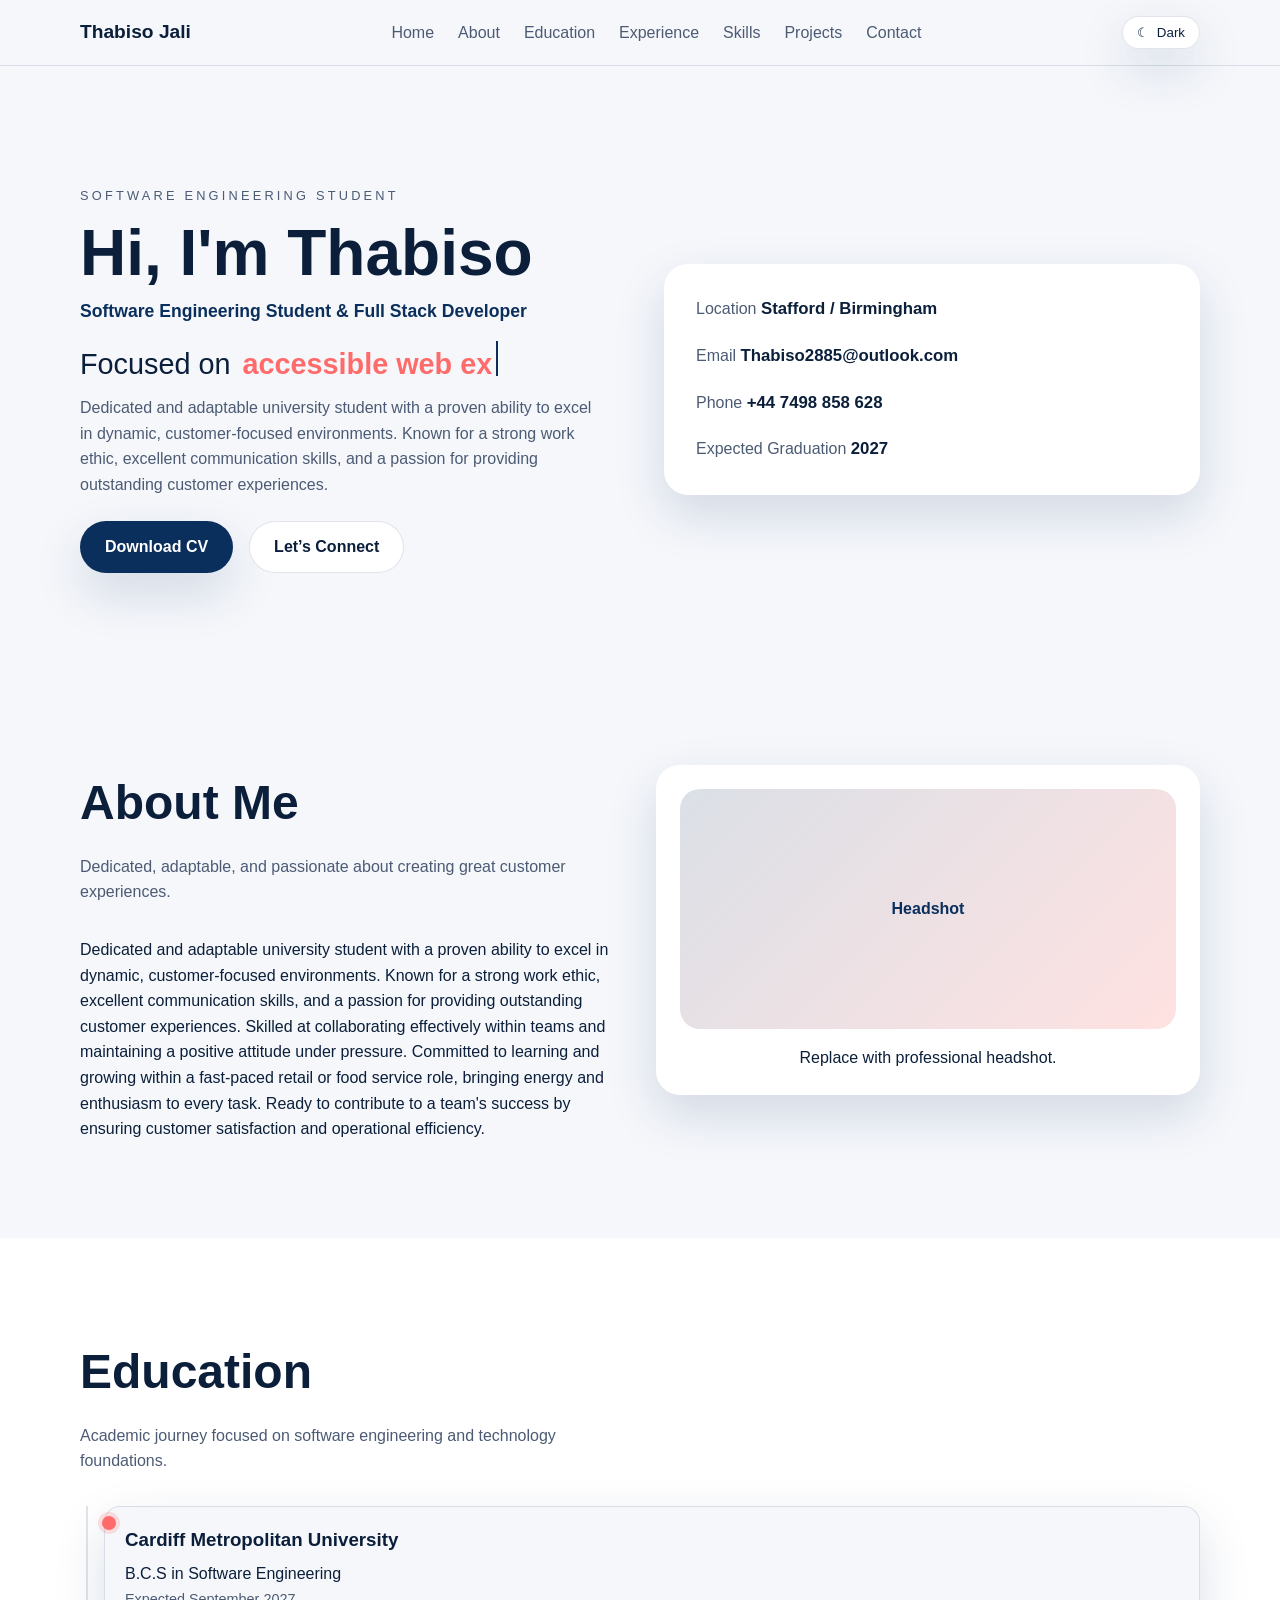
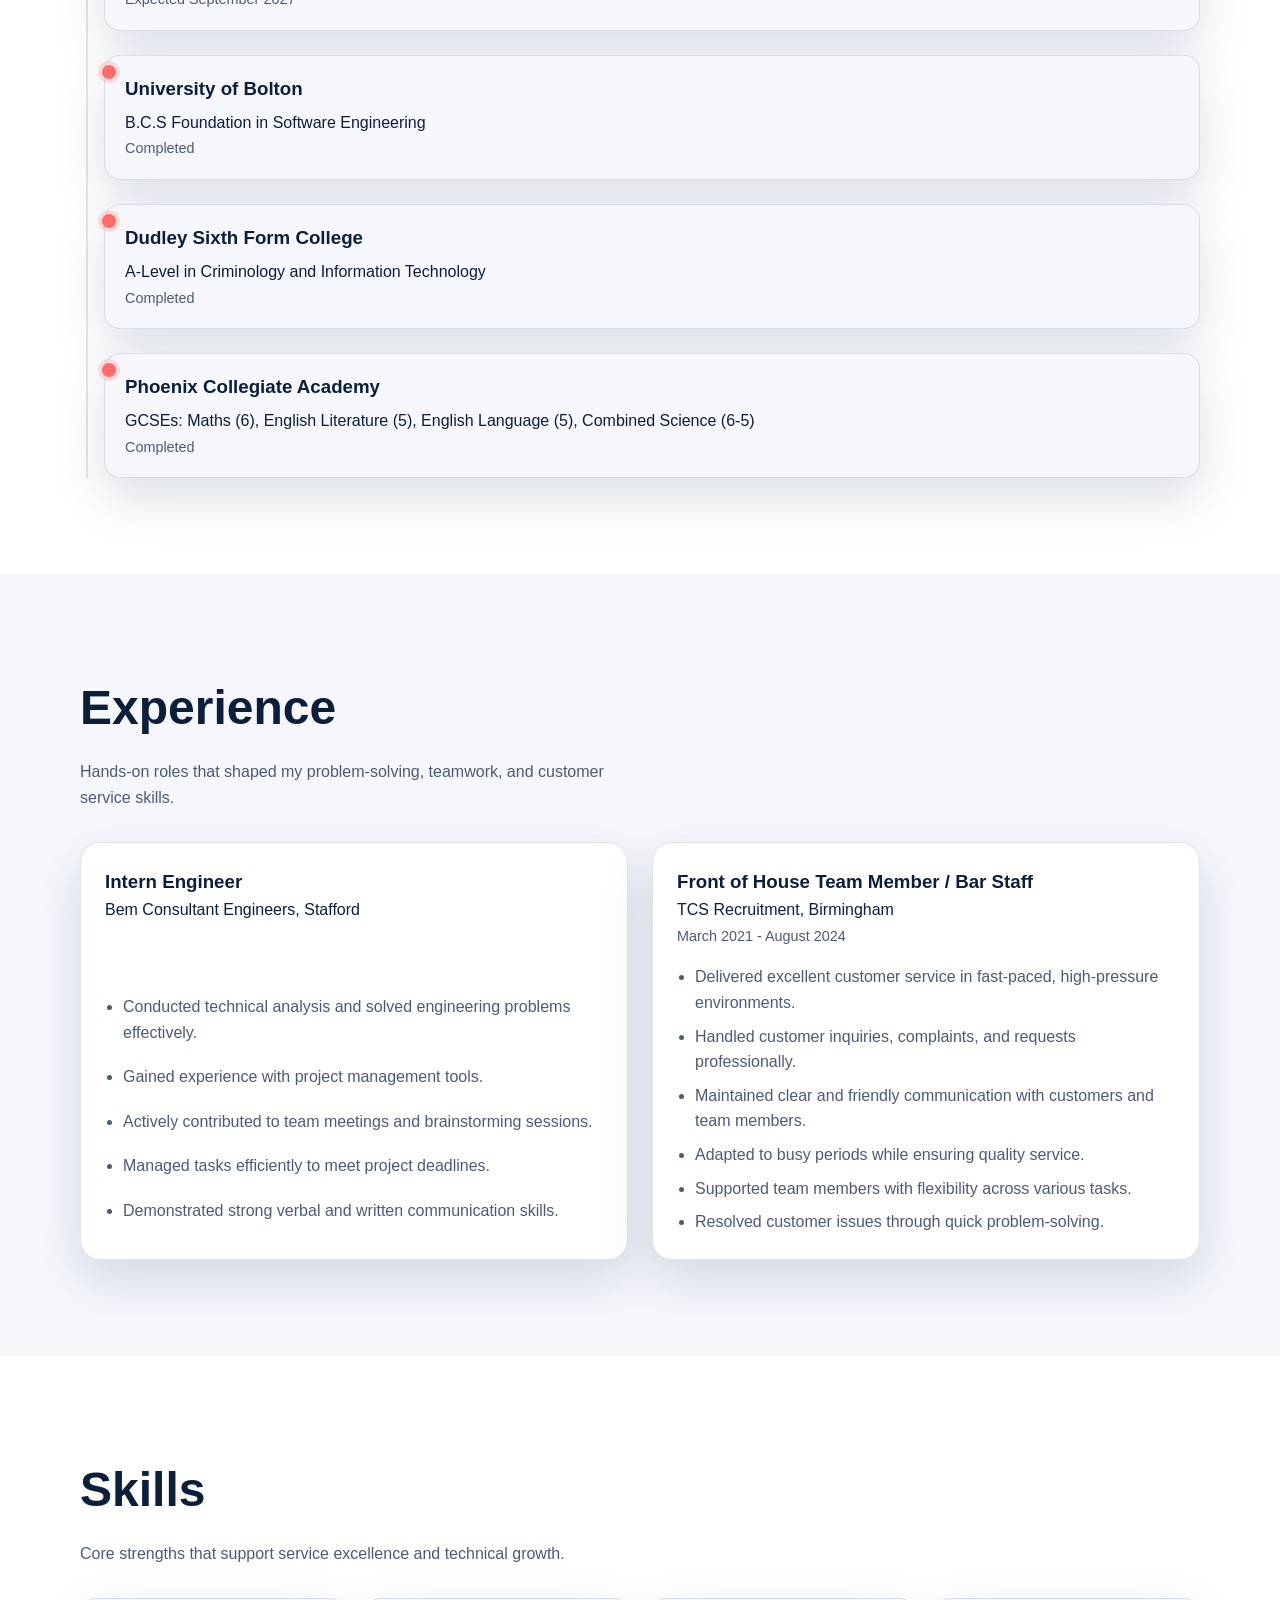
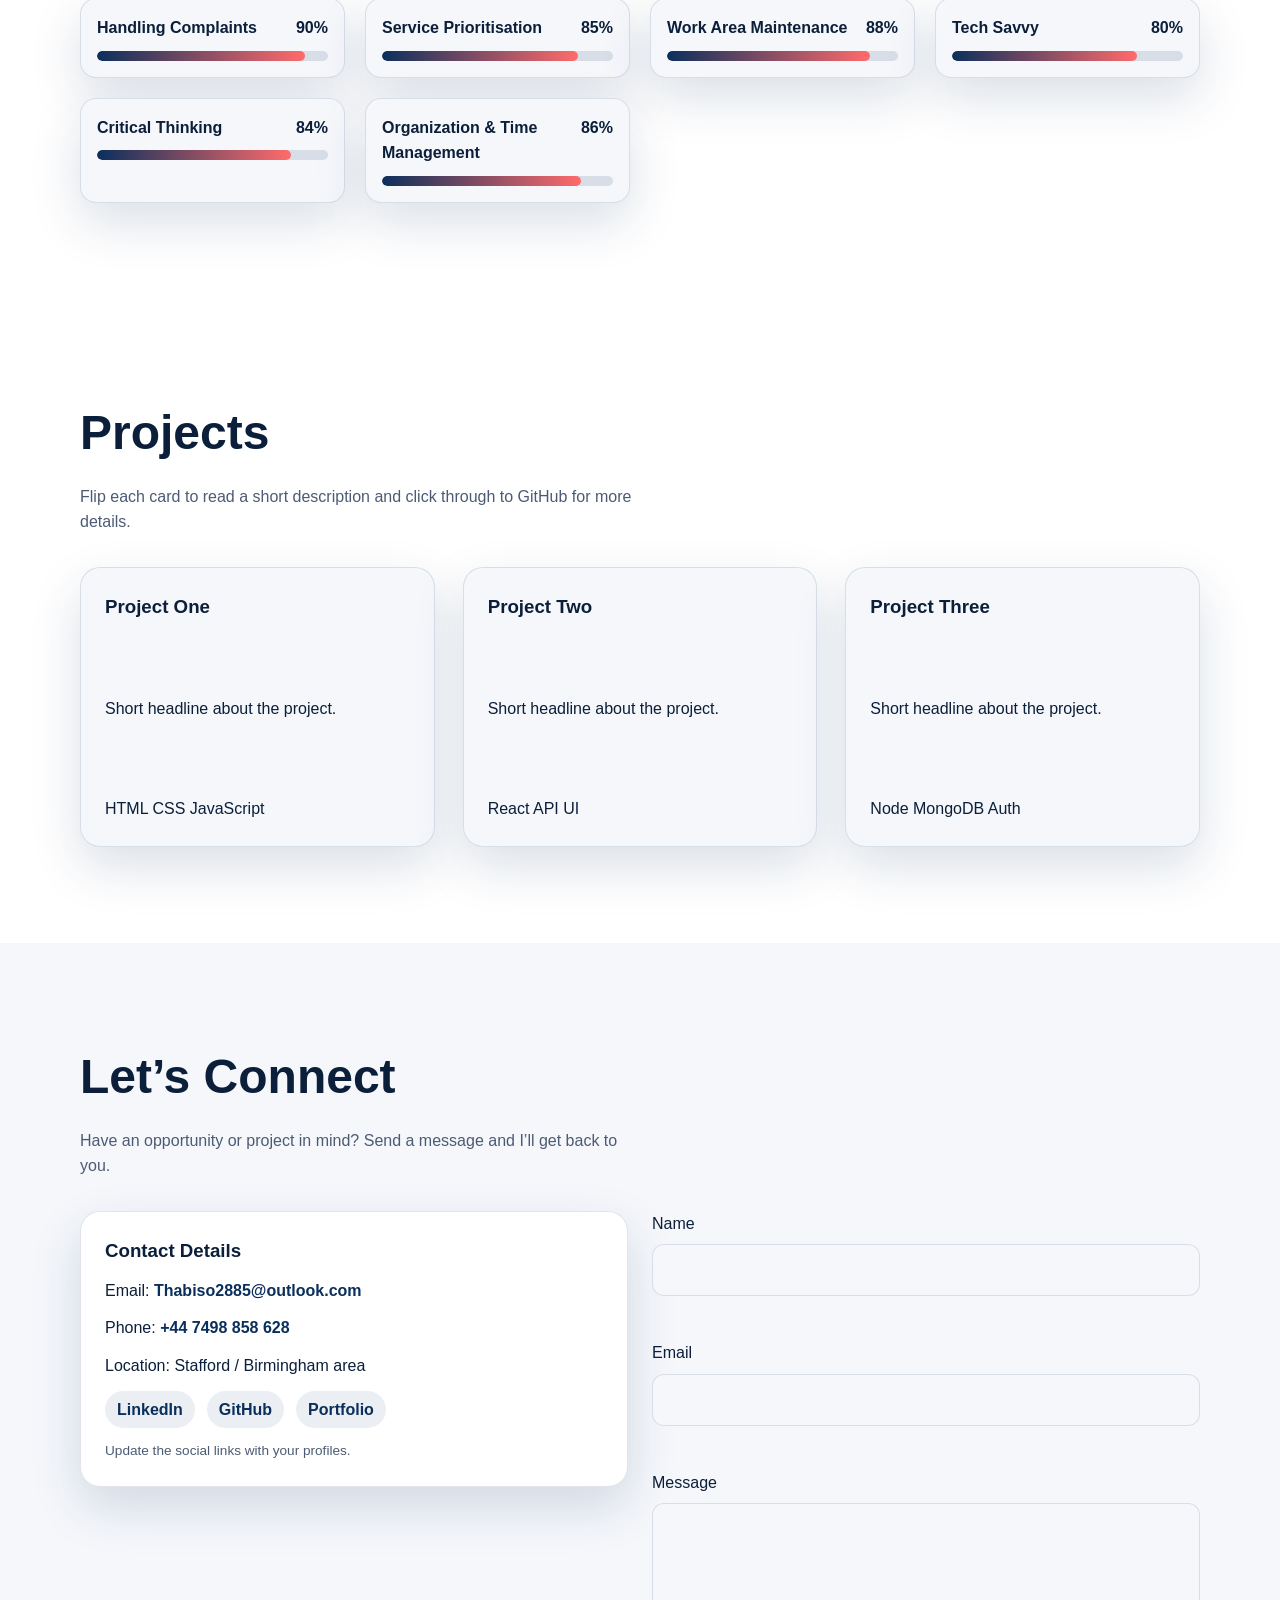
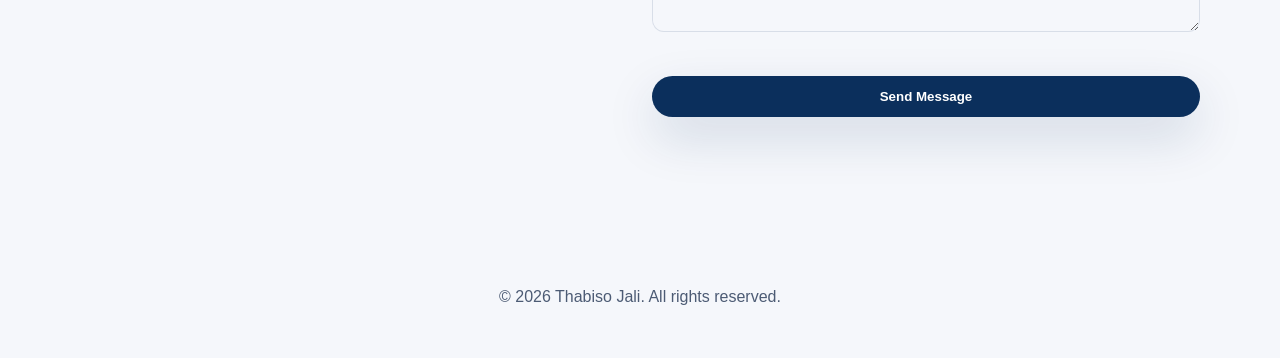
==== index.html @ fcab31f8 "Add files via upload" ====
<!DOCTYPE html>
<html lang="en">
  <head>
    <meta charset="UTF-8" />
    <meta name="viewport" content="width=device-width, initial-scale=1.0" />
    <title>Thabiso Jali | Portfolio</title>
    <link rel="stylesheet" href="styles.css" />
  </head>
  <body>
    <a class="skip-link" href="#main">Skip to content</a>
    <header class="site-header">
      <div class="container nav-wrapper">
        <a class="logo" href="#home">Thabiso Jali</a>
        <nav class="site-nav" aria-label="Primary">
          <button class="menu-toggle" id="menuToggle" aria-expanded="false" aria-controls="navMenu">
            <span class="menu-icon"></span>
            <span class="menu-text">Menu</span>
          </button>
          <ul id="navMenu" class="nav-links">
            <li><a href="#home">Home</a></li>
            <li><a href="#about">About</a></li>
            <li><a href="#education">Education</a></li>
            <li><a href="#experience">Experience</a></li>
            <li><a href="#skills">Skills</a></li>
            <li><a href="#projects">Projects</a></li>
            <li><a href="#contact">Contact</a></li>
          </ul>
        </nav>
        <button id="themeToggle" class="theme-toggle" aria-label="Toggle dark mode">
          <span class="theme-toggle__icon" aria-hidden="true">☾</span>
          <span class="theme-toggle__text">Dark</span>
        </button>
      </div>
    </header>

    <main id="main">
      <section id="home" class="section hero">
        <div class="container hero-content">
          <div>
            <p class="eyebrow">Software Engineering Student</p>
            <h1>
              <span class="name">Hi, I'm Thabiso</span>
            </h1>
            <p class="role">Software Engineering Student &amp; Full Stack Developer</p>
            <p class="animated-text" aria-live="polite">
              <span class="animated-text__prefix">Focused on</span>
              <span class="animated-text__value" id="animatedText">accessible web experiences</span>
            </p>
            <p class="lead">
              Dedicated and adaptable university student with a proven ability to excel in dynamic, customer-focused
              environments. Known for a strong work ethic, excellent communication skills, and a passion for providing
              outstanding customer experiences.
            </p>
            <div class="hero-actions">
              <a class="btn primary" href="Thabiso_Jali_CV.pdf" download>Download CV</a>
              <a class="btn ghost" href="#contact">Let’s Connect</a>
            </div>
          </div>
          <div class="hero-card">
            <div class="stat">
              <span class="stat__label">Location</span>
              <span class="stat__value">Stafford / Birmingham</span>
            </div>
            <div class="stat">
              <span class="stat__label">Email</span>
              <span class="stat__value">Thabiso2885@outlook.com</span>
            </div>
            <div class="stat">
              <span class="stat__label">Phone</span>
              <span class="stat__value">+44 7498 858 628</span>
            </div>
            <div class="stat">
              <span class="stat__label">Expected Graduation</span>
              <span class="stat__value">2027</span>
            </div>
          </div>
        </div>
      </section>

      <section id="about" class="section about">
        <div class="container about-content">
          <div>
            <div class="section-heading">
              <h2>About Me</h2>
              <p>Dedicated, adaptable, and passionate about creating great customer experiences.</p>
            </div>
            <p>
              Dedicated and adaptable university student with a proven ability to excel in dynamic, customer-focused
              environments. Known for a strong work ethic, excellent communication skills, and a passion for providing
              outstanding customer experiences. Skilled at collaborating effectively within teams and maintaining a
              positive attitude under pressure. Committed to learning and growing within a fast-paced retail or food
              service role, bringing energy and enthusiasm to every task. Ready to contribute to a team's success by
              ensuring customer satisfaction and operational efficiency.
            </p>
          </div>
          <figure class="headshot" aria-label="Headshot placeholder">
            <div class="headshot__image">Headshot</div>
            <figcaption>Replace with professional headshot.</figcaption>
          </figure>
        </div>
      </section>

      <section id="education" class="section education">
        <div class="container">
          <div class="section-heading">
            <h2>Education</h2>
            <p>Academic journey focused on software engineering and technology foundations.</p>
          </div>
          <ol class="timeline">
            <li class="timeline-item">
              <div class="timeline-item__content">
                <h3>Cardiff Metropolitan University</h3>
                <p>B.C.S in Software Engineering</p>
                <span>Expected September 2027</span>
              </div>
            </li>
            <li class="timeline-item">
              <div class="timeline-item__content">
                <h3>University of Bolton</h3>
                <p>B.C.S Foundation in Software Engineering</p>
                <span>Completed</span>
              </div>
            </li>
            <li class="timeline-item">
              <div class="timeline-item__content">
                <h3>Dudley Sixth Form College</h3>
                <p>A-Level in Criminology and Information Technology</p>
                <span>Completed</span>
              </div>
            </li>
            <li class="timeline-item">
              <div class="timeline-item__content">
                <h3>Phoenix Collegiate Academy</h3>
                <p>GCSEs: Maths (6), English Literature (5), English Language (5), Combined Science (6-5)</p>
                <span>Completed</span>
              </div>
            </li>
          </ol>
        </div>
      </section>

      <section id="experience" class="section experience">
        <div class="container">
          <div class="section-heading">
            <h2>Experience</h2>
            <p>Hands-on roles that shaped my problem-solving, teamwork, and customer service skills.</p>
          </div>
          <div class="experience-grid">
            <article class="experience-card">
              <header>
                <h3>Intern Engineer</h3>
                <p>Bem Consultant Engineers, Stafford</p>
                <span></span>
              </header>
              <ul>
                <li>Conducted technical analysis and solved engineering problems effectively.</li>
                <li>Gained experience with project management tools.</li>
                <li>Actively contributed to team meetings and brainstorming sessions.</li>
                <li>Managed tasks efficiently to meet project deadlines.</li>
                <li>Demonstrated strong verbal and written communication skills.</li>
              </ul>
            </article>
            <article class="experience-card">
              <header>
                <h3>Front of House Team Member / Bar Staff</h3>
                <p>TCS Recruitment, Birmingham</p>
                <span>March 2021 - August 2024</span>
              </header>
              <ul>
                <li>Delivered excellent customer service in fast-paced, high-pressure environments.</li>
                <li>Handled customer inquiries, complaints, and requests professionally.</li>
                <li>Maintained clear and friendly communication with customers and team members.</li>
                <li>Adapted to busy periods while ensuring quality service.</li>
                <li>Supported team members with flexibility across various tasks.</li>
                <li>Resolved customer issues through quick problem-solving.</li>
              </ul>
            </article>
          </div>
        </div>
      </section>

      <section id="skills" class="section skills-section">
        <div class="container">
          <div class="section-heading">
            <h2>Skills</h2>
            <p>Core strengths that support service excellence and technical growth.</p>
          </div>
          <div class="skills-grid">
            <div class="skill-bar" style="--level: 90%">
              <div class="skill-bar__header">
                <span>Handling Complaints</span>
                <span>90%</span>
              </div>
              <div class="skill-bar__track"><span class="skill-bar__fill"></span></div>
            </div>
            <div class="skill-bar" style="--level: 85%">
              <div class="skill-bar__header">
                <span>Service Prioritisation</span>
                <span>85%</span>
              </div>
              <div class="skill-bar__track"><span class="skill-bar__fill"></span></div>
            </div>
            <div class="skill-bar" style="--level: 88%">
              <div class="skill-bar__header">
                <span>Work Area Maintenance</span>
                <span>88%</span>
              </div>
              <div class="skill-bar__track"><span class="skill-bar__fill"></span></div>
            </div>
            <div class="skill-bar" style="--level: 80%">
              <div class="skill-bar__header">
                <span>Tech Savvy</span>
                <span>80%</span>
              </div>
              <div class="skill-bar__track"><span class="skill-bar__fill"></span></div>
            </div>
            <div class="skill-bar" style="--level: 84%">
              <div class="skill-bar__header">
                <span>Critical Thinking</span>
                <span>84%</span>
              </div>
              <div class="skill-bar__track"><span class="skill-bar__fill"></span></div>
            </div>
            <div class="skill-bar" style="--level: 86%">
              <div class="skill-bar__header">
                <span>Organization &amp; Time Management</span>
                <span>86%</span>
              </div>
              <div class="skill-bar__track"><span class="skill-bar__fill"></span></div>
            </div>
          </div>
        </div>
      </section>

      <section id="projects" class="section projects-page">
        <div class="container">
          <div class="section-heading">
            <h2>Projects</h2>
            <p>Flip each card to read a short description and click through to GitHub for more details.</p>
          </div>
          <div class="projects-grid flip-grid">
            <article class="flip-card" tabindex="0">
              <div class="flip-card__inner">
                <div class="flip-card__face flip-card__front">
                  <h3>Project One</h3>
                  <p>Short headline about the project.</p>
                  <div class="project-tags">
                    <span>HTML</span>
                    <span>CSS</span>
                    <span>JavaScript</span>
                  </div>
                </div>
                <div class="flip-card__face flip-card__back">
                  <h3>Project One</h3>
                  <p>Description: Briefly explain what the project does, the problem it solves, and your role.</p>
                  <a class="project-link" href="https://github.com/your-username" target="_blank" rel="noreferrer">
                    Click to see more
                  </a>
                </div>
              </div>
            </article>

            <article class="flip-card" tabindex="0">
              <div class="flip-card__inner">
                <div class="flip-card__face flip-card__front">
                  <h3>Project Two</h3>
                  <p>Short headline about the project.</p>
                  <div class="project-tags">
                    <span>React</span>
                    <span>API</span>
                    <span>UI</span>
                  </div>
                </div>
                <div class="flip-card__face flip-card__back">
                  <h3>Project Two</h3>
                  <p>Description: Highlight key features, technologies used, and the impact of the project.</p>
                  <a class="project-link" href="https://github.com/your-username" target="_blank" rel="noreferrer">
                    Click to see more
                  </a>
                </div>
              </div>
            </article>

            <article class="flip-card" tabindex="0">
              <div class="flip-card__inner">
                <div class="flip-card__face flip-card__front">
                  <h3>Project Three</h3>
                  <p>Short headline about the project.</p>
                  <div class="project-tags">
                    <span>Node</span>
                    <span>MongoDB</span>
                    <span>Auth</span>
                  </div>
                </div>
                <div class="flip-card__face flip-card__back">
                  <h3>Project Three</h3>
                  <p>Description: Explain the technical challenge, solution, and outcome in a couple of lines.</p>
                  <a class="project-link" href="https://github.com/your-username" target="_blank" rel="noreferrer">
                    Click to see more
                  </a>
                </div>
              </div>
            </article>
          </div>
        </div>
      </section>

      <section id="contact" class="section contact">
        <div class="container">
          <div class="section-heading">
            <h2>Let’s Connect</h2>
            <p>Have an opportunity or project in mind? Send a message and I’ll get back to you.</p>
          </div>
          <div class="contact-grid">
            <div class="contact-card">
              <h3>Contact Details</h3>
              <p>Email: <a href="mailto:Thabiso2885@outlook.com">Thabiso2885@outlook.com</a></p>
              <p>Phone: <a href="tel:+447498858628">+44 7498 858 628</a></p>
              <p>Location: Stafford / Birmingham area</p>
              <div class="social-links">
                <a href="https://www.linkedin.com/in/thabiso-jali-55ab413ab" aria-label="LinkedIn" target="_blank" rel="noreferrer">LinkedIn</a>
                <a href="#" aria-label="GitHub">GitHub</a>
                <a href="#" aria-label="Portfolio">Portfolio</a>
              </div>
              <p class="note">Update the social links with your profiles.</p>
            </div>
            <form id="contactForm" class="contact-form" novalidate>
              <div class="form-row">
                <label for="name">Name</label>
                <input id="name" name="name" type="text" required />
                <span class="error" data-error-for="name"></span>
              </div>
              <div class="form-row">
                <label for="email">Email</label>
                <input id="email" name="email" type="email" required />
                <span class="error" data-error-for="email"></span>
              </div>
              <div class="form-row">
                <label for="message">Message</label>
                <textarea id="message" name="message" rows="4" required></textarea>
                <span class="error" data-error-for="message"></span>
              </div>
              <button class="btn primary" type="submit">Send Message</button>
              <p class="form-status" id="formStatus" role="status"></p>
            </form>
          </div>
        </div>
      </section>
    </main>

    <footer class="site-footer">
      <div class="container">
        <p>© 2026 Thabiso Jali. All rights reserved.</p>
      </div>
    </footer>

    <script src="script.js"></script>
  </body>
</html>
---- styles.css ----
:root {
  color-scheme: light;
  --bg: #f5f7fb;
  --surface: #ffffff;
  --text: #0b1f3a;
  --muted: #4c5b74;
  --primary: #0b2f5c;
  --primary-dark: #082446;
  --accent: #ff6b6b;
  --accent-alt: #2a9d8f;
  --border: rgba(11, 47, 92, 0.12);
  --shadow: 0 20px 50px rgba(11, 47, 92, 0.15);
}

[data-theme="dark"] {
  color-scheme: dark;
  --bg: #071222;
  --surface: #0f1f36;
  --text: #f0f4ff;
  --muted: #b6c2d6;
  --primary: #7aa6ff;
  --primary-dark: #5d86d8;
  --accent: #ff8787;
  --accent-alt: #4fd1c5;
  --border: rgba(255, 255, 255, 0.1);
  --shadow: 0 26px 70px rgba(0, 0, 0, 0.45);
}

* {
  box-sizing: border-box;
  margin: 0;
  padding: 0;
}

body {
  font-family: "Inter", "Segoe UI", sans-serif;
  background: var(--bg);
  color: var(--text);
  line-height: 1.6;
  scroll-behavior: smooth;
}

a {
  color: inherit;
  text-decoration: none;
}

img {
  max-width: 100%;
  display: block;
}

ul {
  list-style: none;
}

.container {
  width: min(1120px, 90vw);
  margin: 0 auto;
}

.section {
  padding: 96px 0;
}

.section-heading {
  margin-bottom: 32px;
}

.section-heading h2 {
  font-size: clamp(2rem, 2vw + 1.5rem, 3rem);
  margin-bottom: 12px;
}

.section-heading p {
  color: var(--muted);
  max-width: 560px;
}

.page-hero {
  padding-top: 120px;
}

.page-title {
  font-size: clamp(2.6rem, 3vw + 1.6rem, 3.8rem);
  margin-bottom: 12px;
}

.skip-link {
  position: absolute;
  left: -999px;
  top: 16px;
  background: var(--primary);
  color: white;
  padding: 8px 16px;
  border-radius: 999px;
  z-index: 1000;
}

.skip-link:focus {
  left: 16px;
}

.site-header {
  position: sticky;
  top: 0;
  z-index: 999;
  backdrop-filter: blur(16px);
  background: color-mix(in srgb, var(--bg) 80%, transparent);
  border-bottom: 1px solid var(--border);
}

.nav-wrapper {
  display: flex;
  align-items: center;
  justify-content: space-between;
  padding: 16px 0;
  gap: 24px;
}

.logo {
  font-weight: 700;
  font-size: 1.2rem;
}

.site-nav {
  display: flex;
  align-items: center;
}

.nav-links {
  display: flex;
  gap: 24px;
  align-items: center;
}

.nav-links a {
  color: var(--muted);
  font-weight: 500;
  transition: color 0.2s ease;
}

.nav-links a:hover,
.nav-links a:focus {
  color: var(--text);
}

.menu-toggle {
  display: none;
  background: none;
  border: 1px solid var(--border);
  border-radius: 999px;
  padding: 8px 14px;
  color: var(--text);
  gap: 8px;
  align-items: center;
}

.menu-icon {
  width: 16px;
  height: 2px;
  background: currentColor;
  display: inline-block;
  position: relative;
}

.menu-icon::before,
.menu-icon::after {
  content: "";
  position: absolute;
  width: 16px;
  height: 2px;
  background: currentColor;
  left: 0;
}

.menu-icon::before {
  top: -5px;
}

.menu-icon::after {
  top: 5px;
}

.theme-toggle {
  border: 1px solid var(--border);
  background: var(--surface);
  color: var(--text);
  border-radius: 999px;
  padding: 8px 14px;
  display: inline-flex;
  align-items: center;
  gap: 8px;
  cursor: pointer;
  box-shadow: var(--shadow);
}

.hero {
  padding-top: 120px;
}

.hero-content {
  display: grid;
  grid-template-columns: repeat(auto-fit, minmax(280px, 1fr));
  gap: 48px;
  align-items: center;
}

.eyebrow {
  text-transform: uppercase;
  letter-spacing: 0.2rem;
  font-size: 0.8rem;
  color: var(--muted);
  margin-bottom: 12px;
}

h1 {
  font-size: clamp(2.8rem, 4vw + 1.5rem, 4rem);
  line-height: 1.1;
}

.name {
  display: block;
}

.animated-text {
  margin: 16px 0 8px;
  font-size: clamp(1.2rem, 1.5vw + 1rem, 1.8rem);
  display: flex;
  gap: 12px;
  flex-wrap: wrap;
}

.animated-text__value {
  color: var(--accent);
  font-weight: 600;
  min-height: 1.4em;
  position: relative;
}

.animated-text__value::after {
  content: "";
  position: absolute;
  right: -6px;
  width: 2px;
  height: 1.2em;
  background: var(--primary);
  animation: blink 0.8s steps(2, start) infinite;
}

@keyframes blink {
  0%,
  100% {
    opacity: 0;
  }
  50% {
    opacity: 1;
  }
}

.lead {
  color: var(--muted);
  max-width: 520px;
  margin-bottom: 24px;
}

.role {
  font-size: 1.1rem;
  color: var(--primary);
  font-weight: 600;
  margin-top: 8px;
}

.projects-page {
  background: var(--surface);
}

.projects-grid {
  display: grid;
  grid-template-columns: repeat(auto-fit, minmax(260px, 1fr));
  gap: 24px;
}

.flip-grid {
  gap: 28px;
}

.flip-card {
  perspective: 1200px;
  min-height: 280px;
}

.flip-card__inner {
  position: relative;
  width: 100%;
  height: 100%;
  min-height: 280px;
  transition: transform 0.6s ease;
  transform-style: preserve-3d;
}

.flip-card:hover .flip-card__inner,
.flip-card:focus-within .flip-card__inner,
.flip-card:focus .flip-card__inner {
  transform: rotateY(180deg);
}

.flip-card__face {
  position: absolute;
  inset: 0;
  backface-visibility: hidden;
  border-radius: 20px;
  padding: 24px;
  border: 1px solid var(--border);
  box-shadow: var(--shadow);
  display: flex;
  flex-direction: column;
  justify-content: space-between;
  background: var(--bg);
}

.flip-card__front {
  gap: 16px;
}

.flip-card__back {
  transform: rotateY(180deg);
  background: linear-gradient(135deg, rgba(11, 47, 92, 0.08), rgba(255, 107, 107, 0.12));
  gap: 16px;
}

.project-link {
  display: inline-flex;
  align-items: center;
  gap: 6px;
  color: var(--primary);
  font-weight: 600;
}

.project-link::after {
  content: "→";
}

@media (prefers-reduced-motion: reduce) {
  .flip-card__inner {
    transition: none;
  }

  .flip-card:hover .flip-card__inner,
  .flip-card:focus-within .flip-card__inner,
  .flip-card:focus .flip-card__inner {
    transform: none;
  }
}

.hero-actions {
  display: flex;
  gap: 16px;
  flex-wrap: wrap;
}

.btn {
  border-radius: 999px;
  padding: 12px 24px;
  font-weight: 600;
  border: 1px solid transparent;
  transition: transform 0.2s ease, box-shadow 0.2s ease;
}

.btn.primary {
  background: var(--primary);
  color: white;
  box-shadow: var(--shadow);
}

.btn.primary:hover {
  background: var(--primary-dark);
  transform: translateY(-2px);
}

.btn.ghost {
  border-color: var(--border);
  color: var(--text);
  background: var(--surface);
}

.btn.ghost:hover {
  transform: translateY(-2px);
  box-shadow: var(--shadow);
}

.hero-card {
  background: var(--surface);
  border-radius: 24px;
  padding: 32px;
  box-shadow: var(--shadow);
  display: grid;
  gap: 20px;
}

.stat__value {
  font-size: 1.05rem;
  font-weight: 600;
}

.stat__label {
  color: var(--muted);
}

.about-content {
  display: grid;
  grid-template-columns: repeat(auto-fit, minmax(280px, 1fr));
  gap: 32px;
  align-items: start;
}

.headshot {
  background: var(--surface);
  padding: 24px;
  border-radius: 24px;
  box-shadow: var(--shadow);
  text-align: center;
  display: grid;
  gap: 16px;
}

.headshot__image {
  height: 240px;
  border-radius: 20px;
  background: linear-gradient(135deg, rgba(11, 47, 92, 0.15), rgba(255, 107, 107, 0.2));
  display: grid;
  place-items: center;
  font-weight: 600;
  color: var(--primary);
}

.education {
  background: var(--surface);
}

.timeline {
  display: grid;
  gap: 24px;
  position: relative;
  padding-left: 24px;
  list-style: none;
}

.timeline::before {
  content: "";
  position: absolute;
  left: 6px;
  top: 0;
  bottom: 0;
  width: 2px;
  background: var(--border);
}

.timeline-item {
  position: relative;
}

.timeline-item::before {
  content: "";
  position: absolute;
  left: -2px;
  top: 10px;
  width: 14px;
  height: 14px;
  border-radius: 50%;
  background: var(--accent);
  box-shadow: 0 0 0 4px rgba(255, 107, 107, 0.2);
}

.timeline-item__content {
  background: var(--bg);
  padding: 18px 20px;
  border-radius: 16px;
  border: 1px solid var(--border);
  box-shadow: var(--shadow);
}

.timeline-item__content h3 {
  margin-bottom: 6px;
}

.timeline-item__content span {
  color: var(--muted);
  font-size: 0.9rem;
}

.experience {
  background: var(--bg);
}

.experience-grid {
  display: grid;
  grid-template-columns: repeat(auto-fit, minmax(280px, 1fr));
  gap: 24px;
}

.experience-card {
  background: var(--surface);
  border-radius: 20px;
  padding: 24px;
  box-shadow: var(--shadow);
  border: 1px solid var(--border);
  display: grid;
  gap: 16px;
}

.experience-card header span {
  color: var(--muted);
  font-size: 0.9rem;
}

.experience-card ul {
  display: grid;
  gap: 8px;
  padding-left: 18px;
  list-style: disc;
  color: var(--muted);
}

.skills-section {
  background: var(--surface);
}

.skills-grid {
  display: grid;
  grid-template-columns: repeat(auto-fit, minmax(240px, 1fr));
  gap: 20px;
}

.skill-bar {
  background: var(--bg);
  padding: 16px;
  border-radius: 16px;
  border: 1px solid var(--border);
  box-shadow: var(--shadow);
}

.skill-bar__header {
  display: flex;
  justify-content: space-between;
  font-weight: 600;
  margin-bottom: 10px;
}

.skill-bar__track {
  height: 10px;
  background: rgba(11, 47, 92, 0.12);
  border-radius: 999px;
  overflow: hidden;
}

.skill-bar__fill {
  display: block;
  height: 100%;
  width: var(--level);
  background: linear-gradient(90deg, var(--primary), var(--accent));
  border-radius: 999px;
}

.contact {
  background: var(--bg);
}

.contact-grid {
  display: grid;
  grid-template-columns: repeat(auto-fit, minmax(260px, 1fr));
  gap: 24px;
  align-items: start;
}

.contact-card {
  background: var(--surface);
  padding: 24px;
  border-radius: 20px;
  box-shadow: var(--shadow);
  border: 1px solid var(--border);
  display: grid;
  gap: 12px;
}

.contact-card a {
  color: var(--primary);
  font-weight: 600;
}

.social-links {
  display: flex;
  gap: 12px;
  flex-wrap: wrap;
}

.social-links a {
  padding: 6px 12px;
  border-radius: 999px;
  background: rgba(11, 47, 92, 0.08);
  color: var(--primary);
  font-weight: 600;
}

.note {
  font-size: 0.85rem;
  color: var(--muted);
}

.contact-form {
  display: grid;
  gap: 20px;
  max-width: 640px;
}

.form-row {
  display: grid;
  gap: 8px;
}

input,
textarea {
  width: 100%;
  border-radius: 12px;
  border: 1px solid var(--border);
  padding: 12px 14px;
  background: var(--bg);
  color: var(--text);
  font: inherit;
}

input:focus,
textarea:focus {
  outline: 2px solid color-mix(in srgb, var(--primary) 70%, transparent);
  border-color: transparent;
}

.error {
  color: #d64550;
  font-size: 0.85rem;
  min-height: 1.2em;
}

.form-status {
  min-height: 1.2em;
  color: var(--accent-alt);
  font-weight: 600;
}

.site-footer {
  padding: 32px 0 48px;
  text-align: center;
  color: var(--muted);
}

.sr-only {
  position: absolute;
  width: 1px;
  height: 1px;
  padding: 0;
  margin: -1px;
  overflow: hidden;
  clip: rect(0, 0, 0, 0);
  border: 0;
}

@media (max-width: 900px) {
  .site-header {
    position: sticky;
  }

  .menu-toggle {
    display: inline-flex;
  }

  .nav-links {
    position: absolute;
    top: 72px;
    right: 5vw;
    background: var(--surface);
    padding: 16px;
    border-radius: 16px;
    box-shadow: var(--shadow);
    flex-direction: column;
    align-items: flex-start;
    gap: 16px;
    opacity: 0;
    pointer-events: none;
    transform: translateY(-10px);
    transition: opacity 0.2s ease, transform 0.2s ease;
  }

  .nav-links.active {
    opacity: 1;
    pointer-events: auto;
    transform: translateY(0);
  }
}

@media (max-width: 600px) {
  .hero {
    padding-top: 96px;
  }

  .hero-card {
    padding: 24px;
  }

  .hero-actions {
    flex-direction: column;
    align-items: stretch;
  }
}
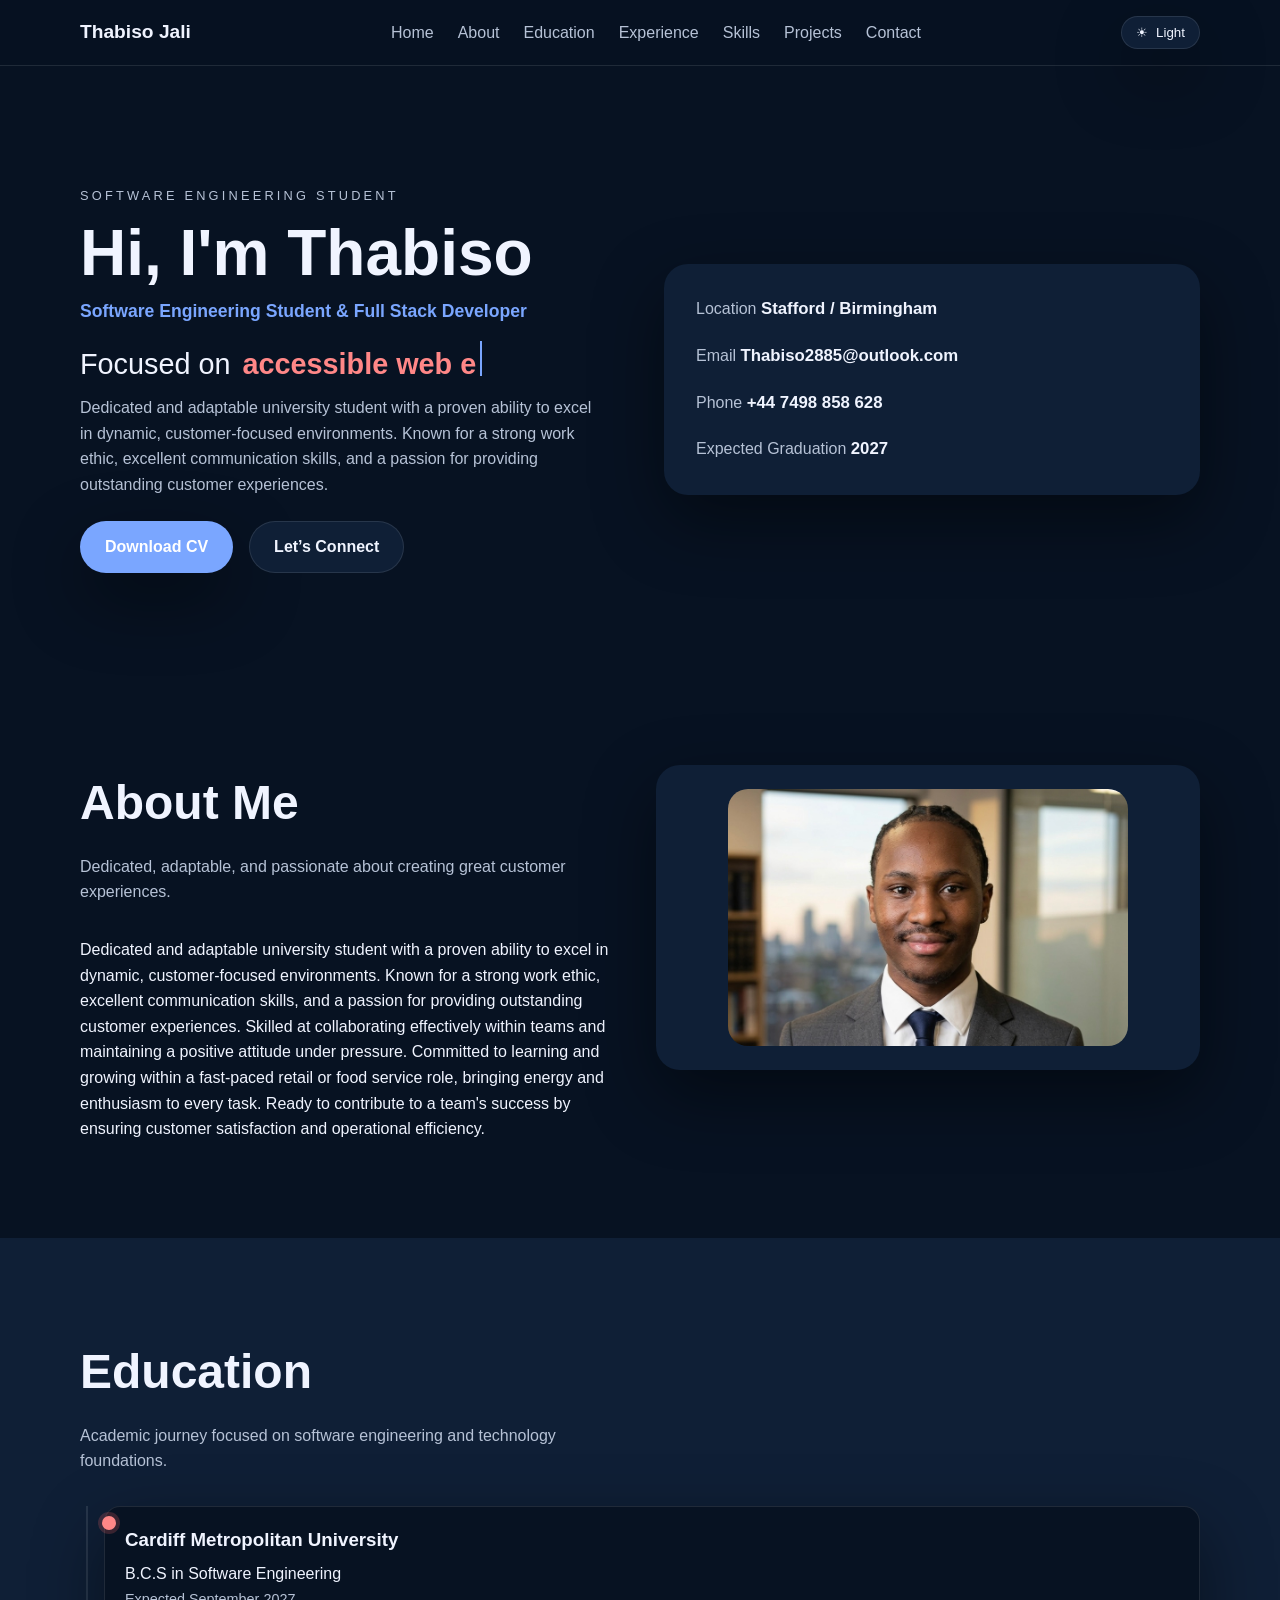
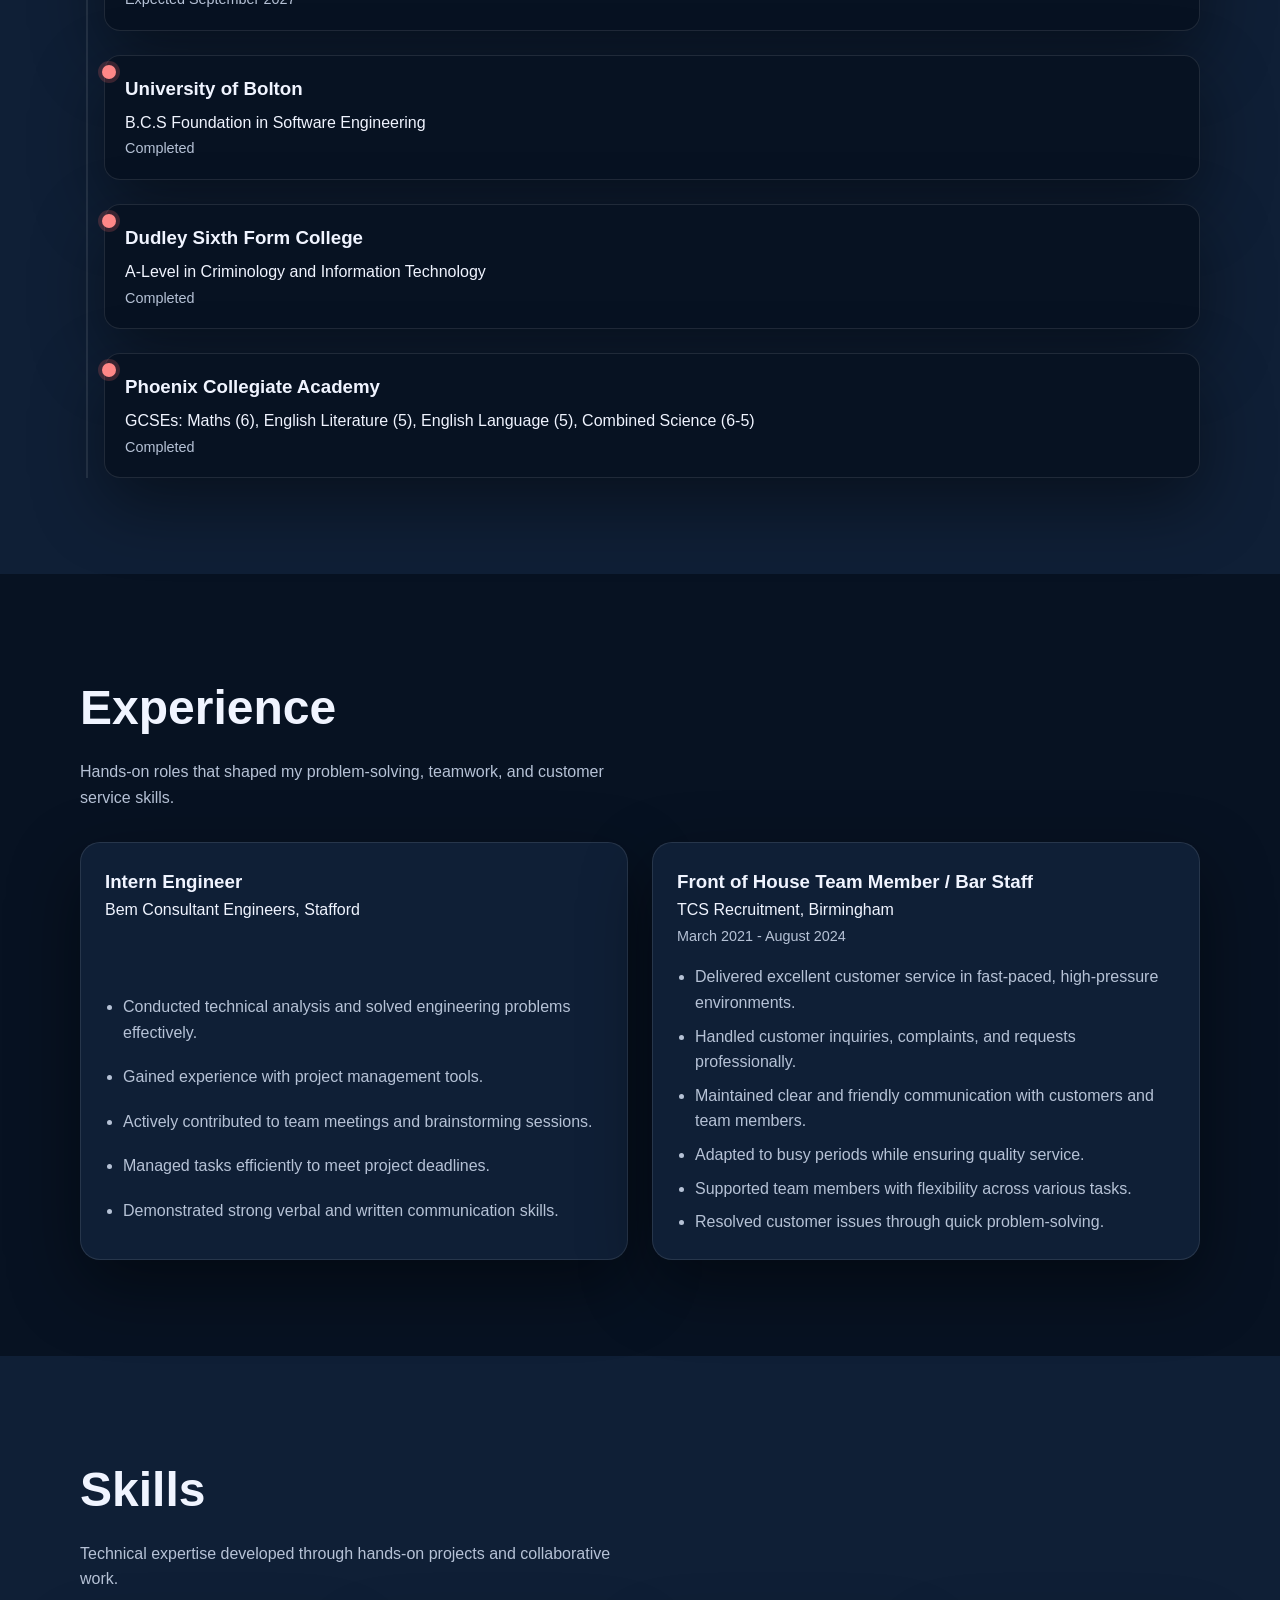
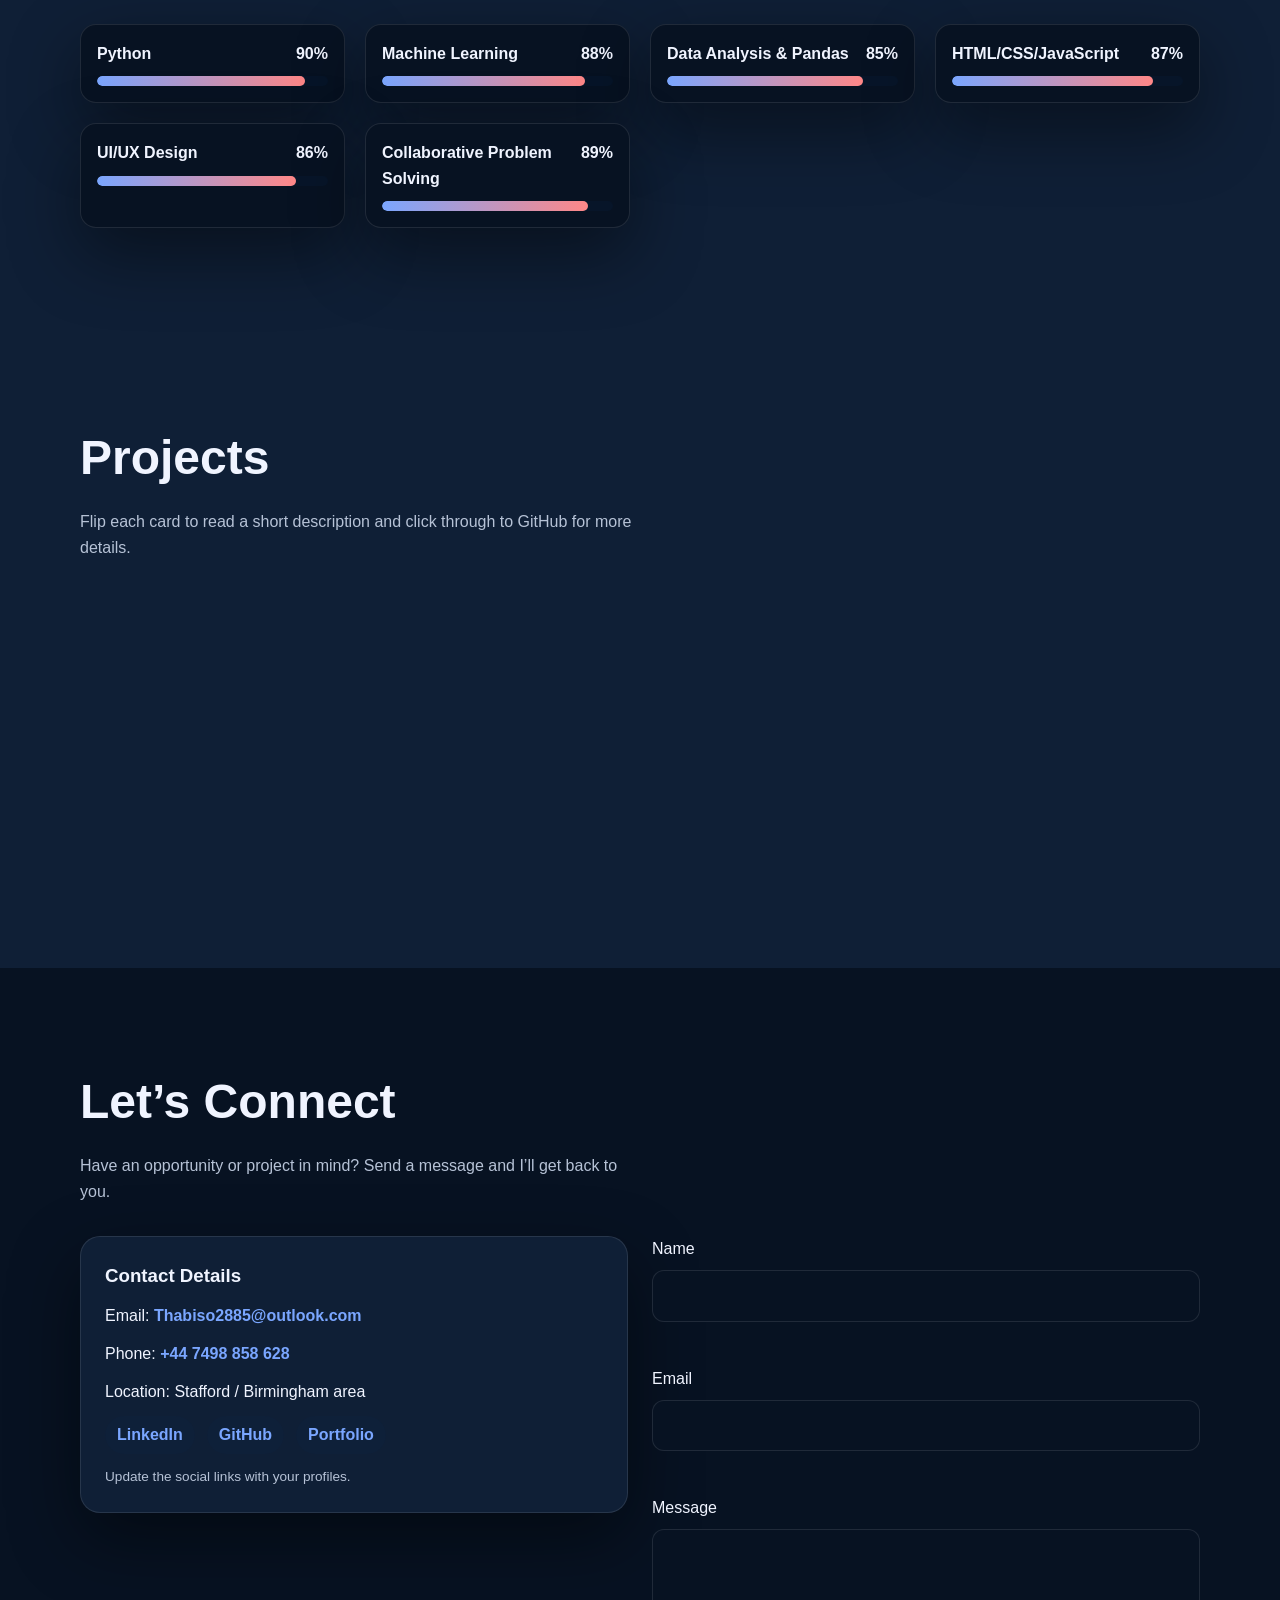
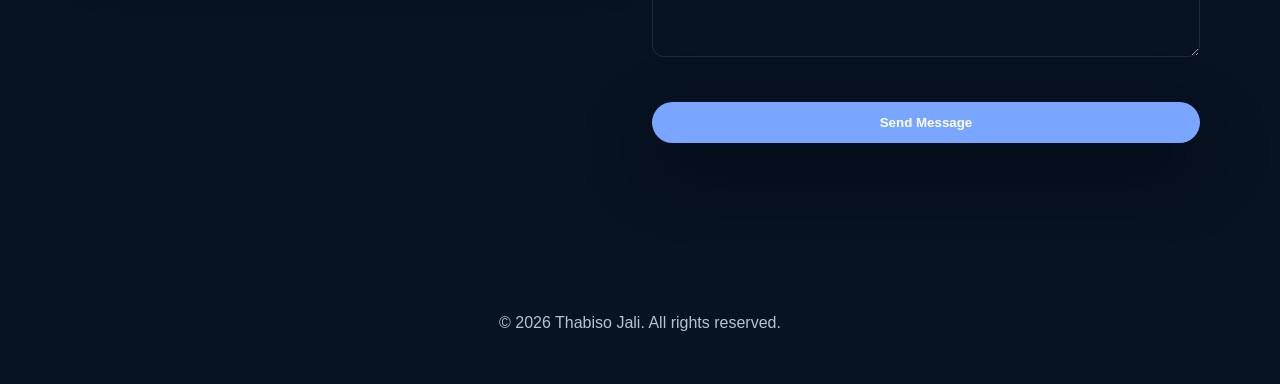
==== commit 02f87040: "Initial commit: Portfolio website" ====
--- a/index.html
+++ b/index.html
@@ -93,9 +93,8 @@
               ensuring customer satisfaction and operational efficiency.
             </p>
           </div>
-          <figure class="headshot" aria-label="Headshot placeholder">
-            <div class="headshot__image">Headshot</div>
-            <figcaption>Replace with professional headshot.</figcaption>
+          <figure class="headshot" aria-label="Thabiso Jali headshot">
+            <img src="images/headshot.jpg" alt="Thabiso Jali professional headshot" />
           </figure>
         </div>
       </section>
@@ -183,48 +182,48 @@
         <div class="container">
           <div class="section-heading">
             <h2>Skills</h2>
-            <p>Core strengths that support service excellence and technical growth.</p>
+            <p>Technical expertise developed through hands-on projects and collaborative work.</p>
           </div>
           <div class="skills-grid">
             <div class="skill-bar" style="--level: 90%">
               <div class="skill-bar__header">
-                <span>Handling Complaints</span>
+                <span>Python</span>
                 <span>90%</span>
               </div>
               <div class="skill-bar__track"><span class="skill-bar__fill"></span></div>
             </div>
+            <div class="skill-bar" style="--level: 88%">
+              <div class="skill-bar__header">
+                <span>Machine Learning</span>
+                <span>88%</span>
+              </div>
+              <div class="skill-bar__track"><span class="skill-bar__fill"></span></div>
+            </div>
             <div class="skill-bar" style="--level: 85%">
               <div class="skill-bar__header">
-                <span>Service Prioritisation</span>
+                <span>Data Analysis &amp; Pandas</span>
                 <span>85%</span>
               </div>
               <div class="skill-bar__track"><span class="skill-bar__fill"></span></div>
             </div>
-            <div class="skill-bar" style="--level: 88%">
-              <div class="skill-bar__header">
-                <span>Work Area Maintenance</span>
-                <span>88%</span>
-              </div>
-              <div class="skill-bar__track"><span class="skill-bar__fill"></span></div>
-            </div>
-            <div class="skill-bar" style="--level: 80%">
-              <div class="skill-bar__header">
-                <span>Tech Savvy</span>
-                <span>80%</span>
-              </div>
-              <div class="skill-bar__track"><span class="skill-bar__fill"></span></div>
-            </div>
-            <div class="skill-bar" style="--level: 84%">
-              <div class="skill-bar__header">
-                <span>Critical Thinking</span>
-                <span>84%</span>
+            <div class="skill-bar" style="--level: 87%">
+              <div class="skill-bar__header">
+                <span>HTML/CSS/JavaScript</span>
+                <span>87%</span>
               </div>
               <div class="skill-bar__track"><span class="skill-bar__fill"></span></div>
             </div>
             <div class="skill-bar" style="--level: 86%">
               <div class="skill-bar__header">
-                <span>Organization &amp; Time Management</span>
+                <span>UI/UX Design</span>
                 <span>86%</span>
+              </div>
+              <div class="skill-bar__track"><span class="skill-bar__fill"></span></div>
+            </div>
+            <div class="skill-bar" style="--level: 89%">
+              <div class="skill-bar__header">
+                <span>Collaborative Problem Solving</span>
+                <span>89%</span>
               </div>
               <div class="skill-bar__track"><span class="skill-bar__fill"></span></div>
             </div>
@@ -263,18 +262,20 @@
             <article class="flip-card" tabindex="0">
               <div class="flip-card__inner">
                 <div class="flip-card__face flip-card__front">
-                  <h3>Project Two</h3>
-                  <p>Short headline about the project.</p>
+                  <h3>Goalkeeper Performance Analysis System</h3>
+                  <p>Data-driven performance evaluation using ML and interactive analytics.</p>
                   <div class="project-tags">
-                    <span>React</span>
-                    <span>API</span>
-                    <span>UI</span>
+                    <span>Python</span>
+                    <span>Machine Learning</span>
+                    <span>Data Analytics</span>
                   </div>
                 </div>
                 <div class="flip-card__face flip-card__back">
-                  <h3>Project Two</h3>
-                  <p>Description: Highlight key features, technologies used, and the impact of the project.</p>
-                  <a class="project-link" href="https://github.com/your-username" target="_blank" rel="noreferrer">
+                  <h3>Goalkeeper Performance Analysis System</h3>
+                  <p>
+                    UCLL collaboration leveraging ML for goalkeeper performance analysis. Developed data preprocessing pipelines, Random Forest prediction models, and interactive analytics interface. Tech: Python, Pandas, Scikit-learn, HTML/CSS/JavaScript.
+                  </p>
+                  <a class="project-link" href="https://github.com/Thabiso-Jali/goalkeeper-performance-analysis.git" target="_blank" rel="noreferrer">
                     Click to see more
                   </a>
                 </div>
@@ -319,7 +320,7 @@
               <p>Location: Stafford / Birmingham area</p>
               <div class="social-links">
                 <a href="https://www.linkedin.com/in/thabiso-jali-55ab413ab" aria-label="LinkedIn" target="_blank" rel="noreferrer">LinkedIn</a>
-                <a href="#" aria-label="GitHub">GitHub</a>
+                <a href="https://github.com/Thabiso-Jali" aria-label="GitHub" target="_blank" rel="noreferrer">GitHub</a>
                 <a href="#" aria-label="Portfolio">Portfolio</a>
               </div>
               <p class="note">Update the social links with your profiles.</p>
--- a/styles.css
+++ b/styles.css
@@ -420,8 +420,19 @@
   border-radius: 24px;
   box-shadow: var(--shadow);
   text-align: center;
-  display: grid;
+  display: flex;
+  flex-direction: column;
+  align-items: center;
   gap: 16px;
+}
+
+.headshot img {
+  width: 100%;
+  max-width: 400px;
+  height: auto;
+  object-fit: cover;
+  border-radius: 20px;
+  display: block;
 }
 
 .headshot__image {
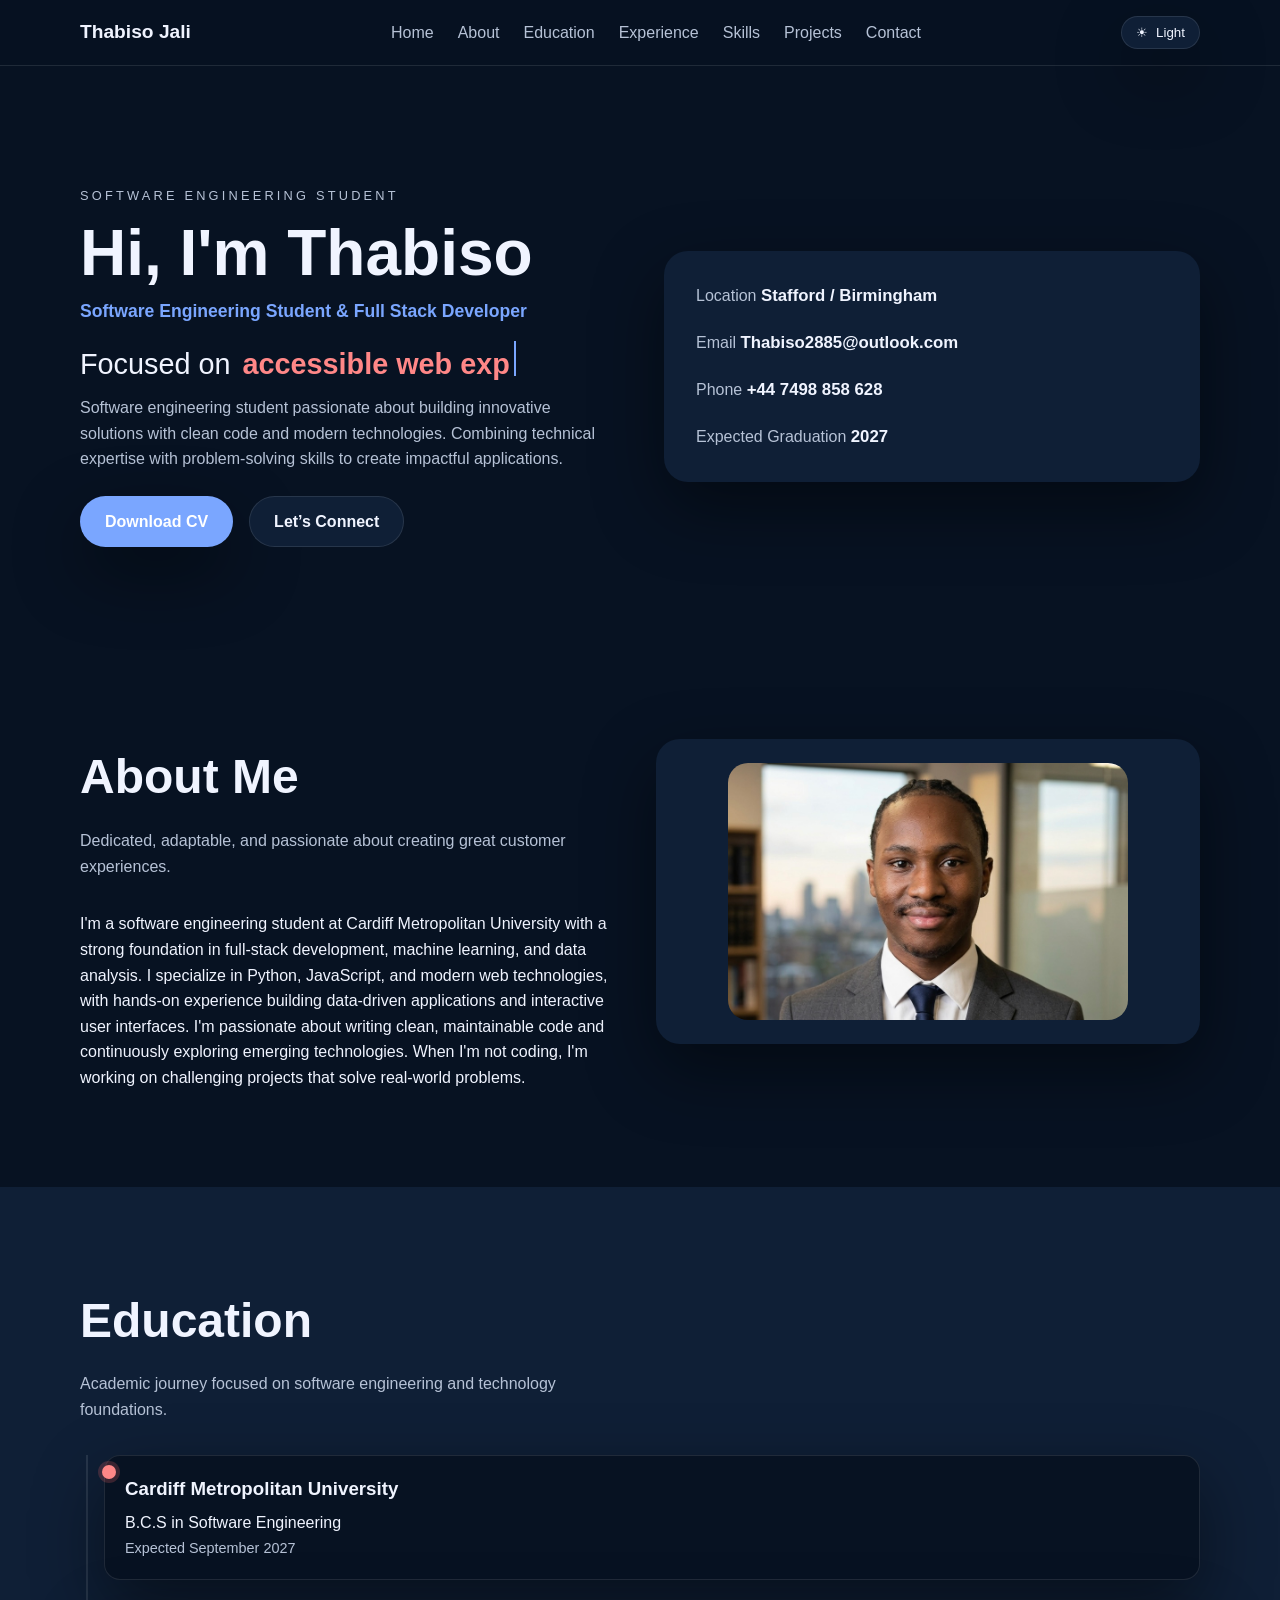
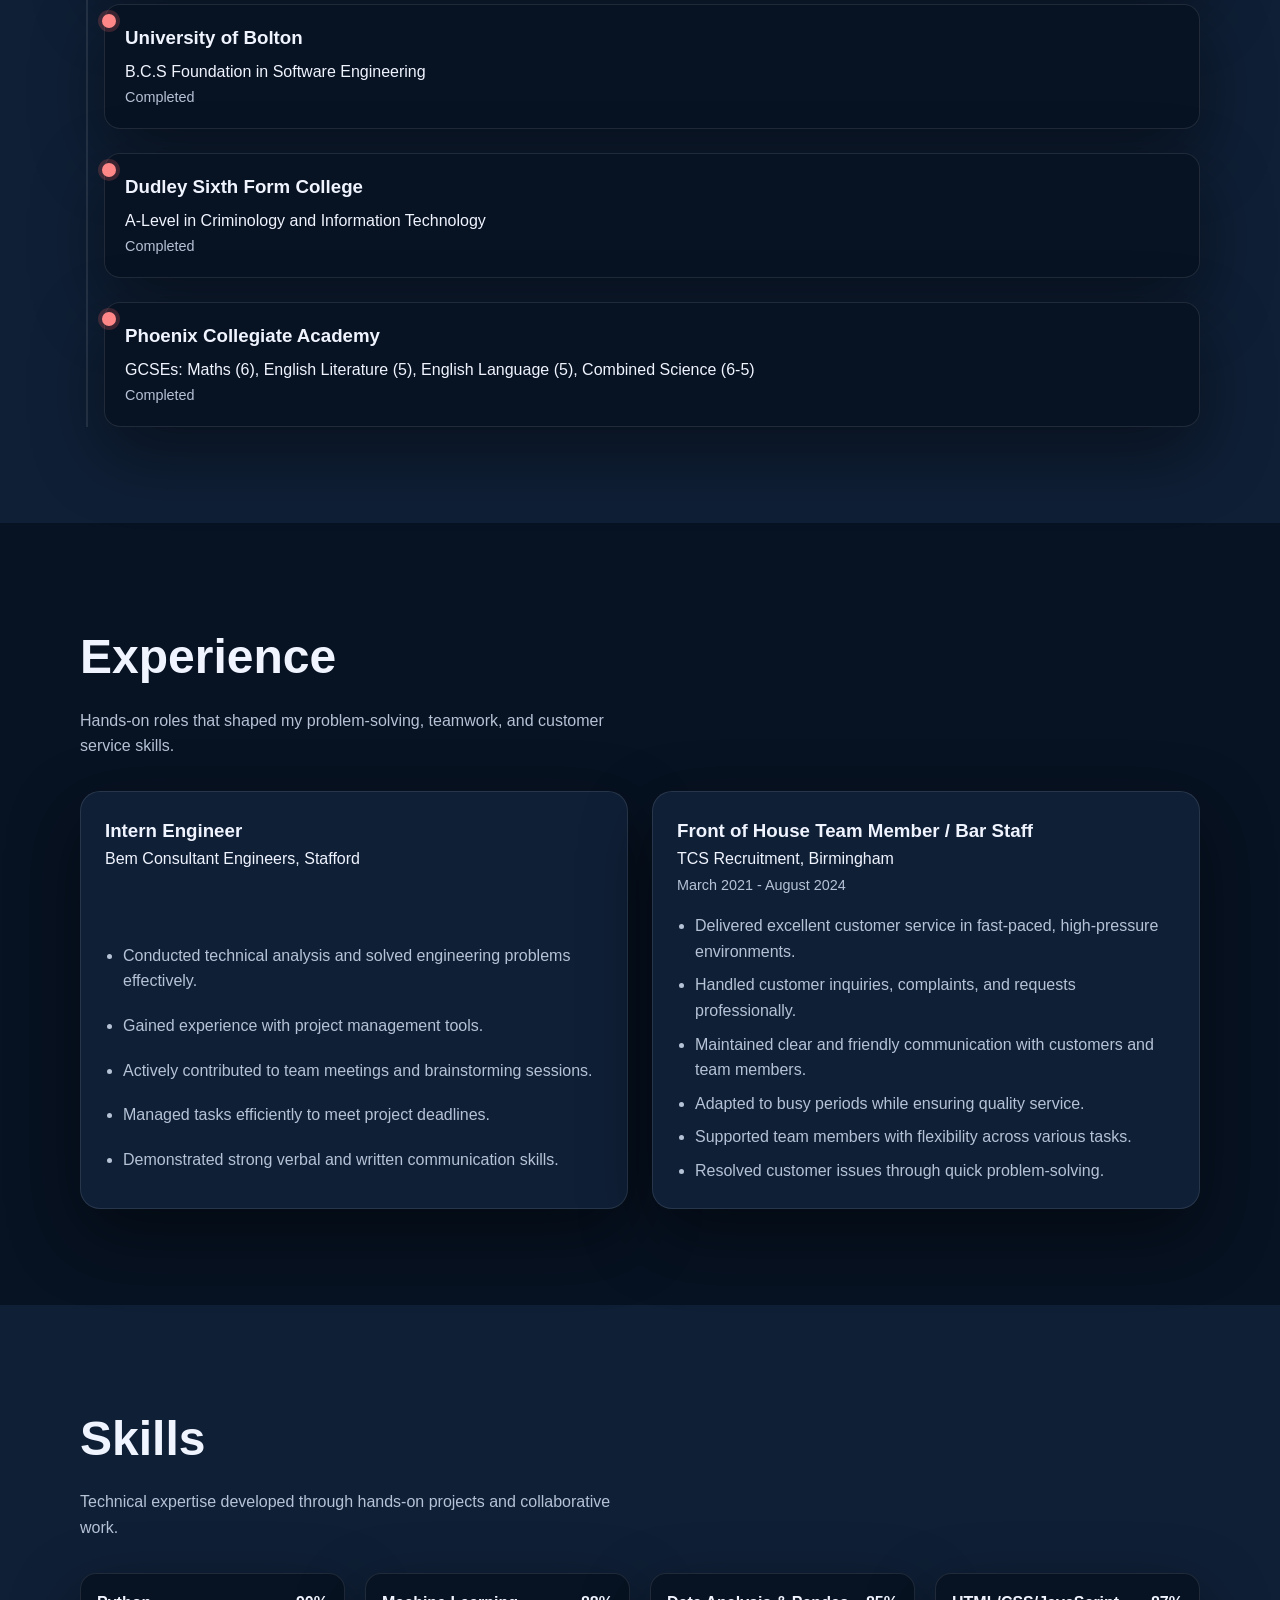
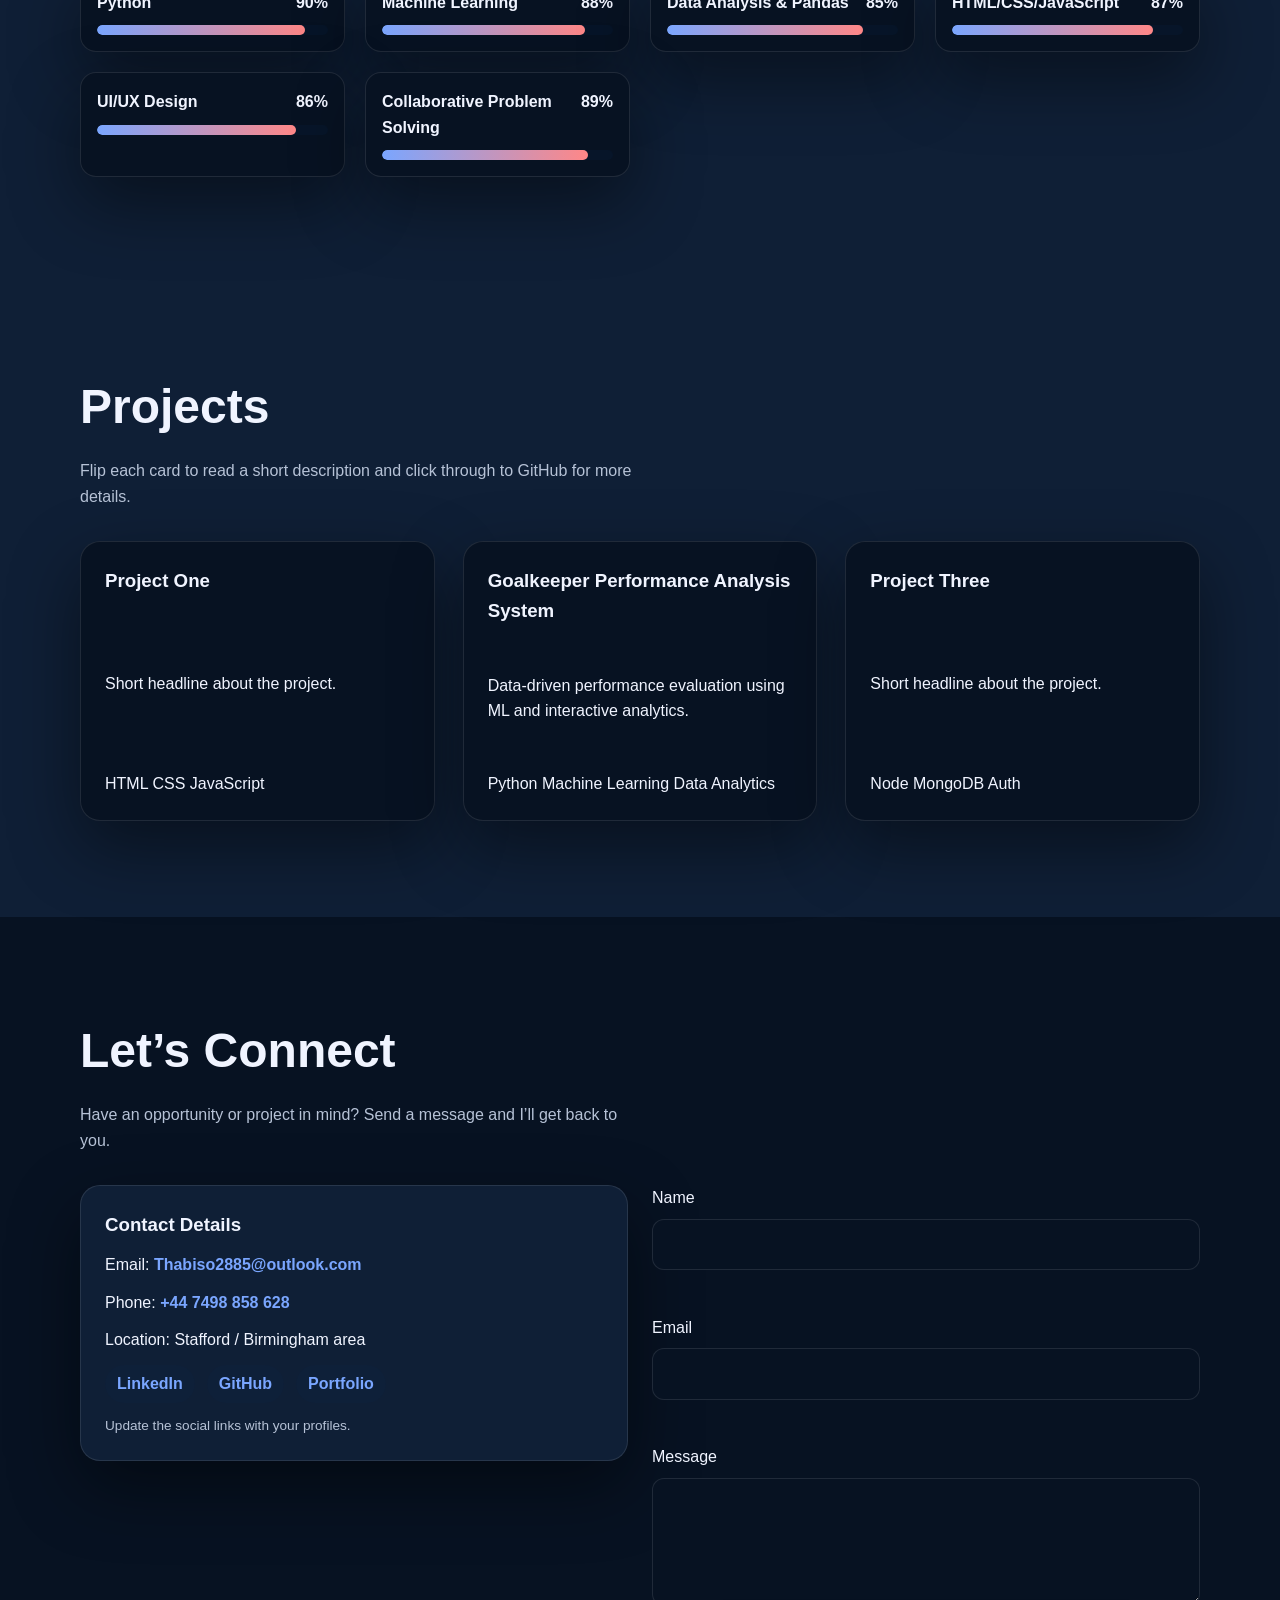
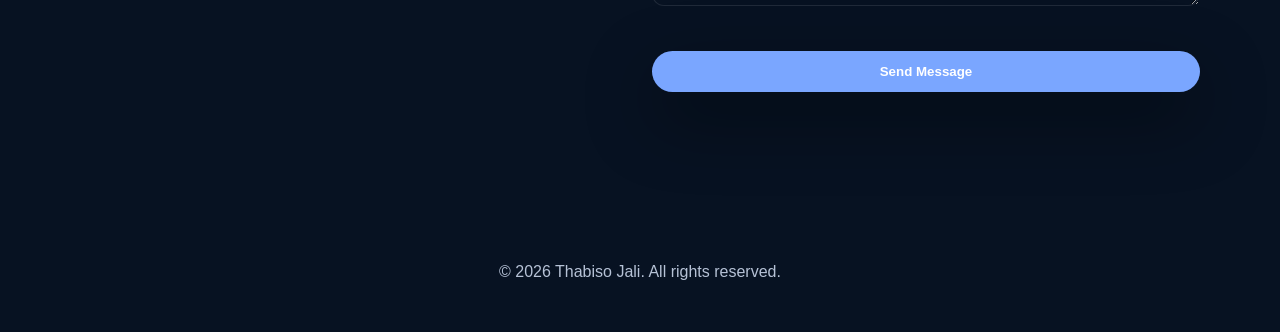
==== commit dc60904d: "Update About Me to be tech-focused" ====
--- a/index.html
+++ b/index.html
@@ -47,9 +47,7 @@
               <span class="animated-text__value" id="animatedText">accessible web experiences</span>
             </p>
             <p class="lead">
-              Dedicated and adaptable university student with a proven ability to excel in dynamic, customer-focused
-              environments. Known for a strong work ethic, excellent communication skills, and a passion for providing
-              outstanding customer experiences.
+              Software engineering student passionate about building innovative solutions with clean code and modern technologies. Combining technical expertise with problem-solving skills to create impactful applications.
             </p>
             <div class="hero-actions">
               <a class="btn primary" href="Thabiso_Jali_CV.pdf" download>Download CV</a>
@@ -85,12 +83,7 @@
               <p>Dedicated, adaptable, and passionate about creating great customer experiences.</p>
             </div>
             <p>
-              Dedicated and adaptable university student with a proven ability to excel in dynamic, customer-focused
-              environments. Known for a strong work ethic, excellent communication skills, and a passion for providing
-              outstanding customer experiences. Skilled at collaborating effectively within teams and maintaining a
-              positive attitude under pressure. Committed to learning and growing within a fast-paced retail or food
-              service role, bringing energy and enthusiasm to every task. Ready to contribute to a team's success by
-              ensuring customer satisfaction and operational efficiency.
+              I'm a software engineering student at Cardiff Metropolitan University with a strong foundation in full-stack development, machine learning, and data analysis. I specialize in Python, JavaScript, and modern web technologies, with hands-on experience building data-driven applications and interactive user interfaces. I'm passionate about writing clean, maintainable code and continuously exploring emerging technologies. When I'm not coding, I'm working on challenging projects that solve real-world problems.
             </p>
           </div>
           <figure class="headshot" aria-label="Thabiso Jali headshot">
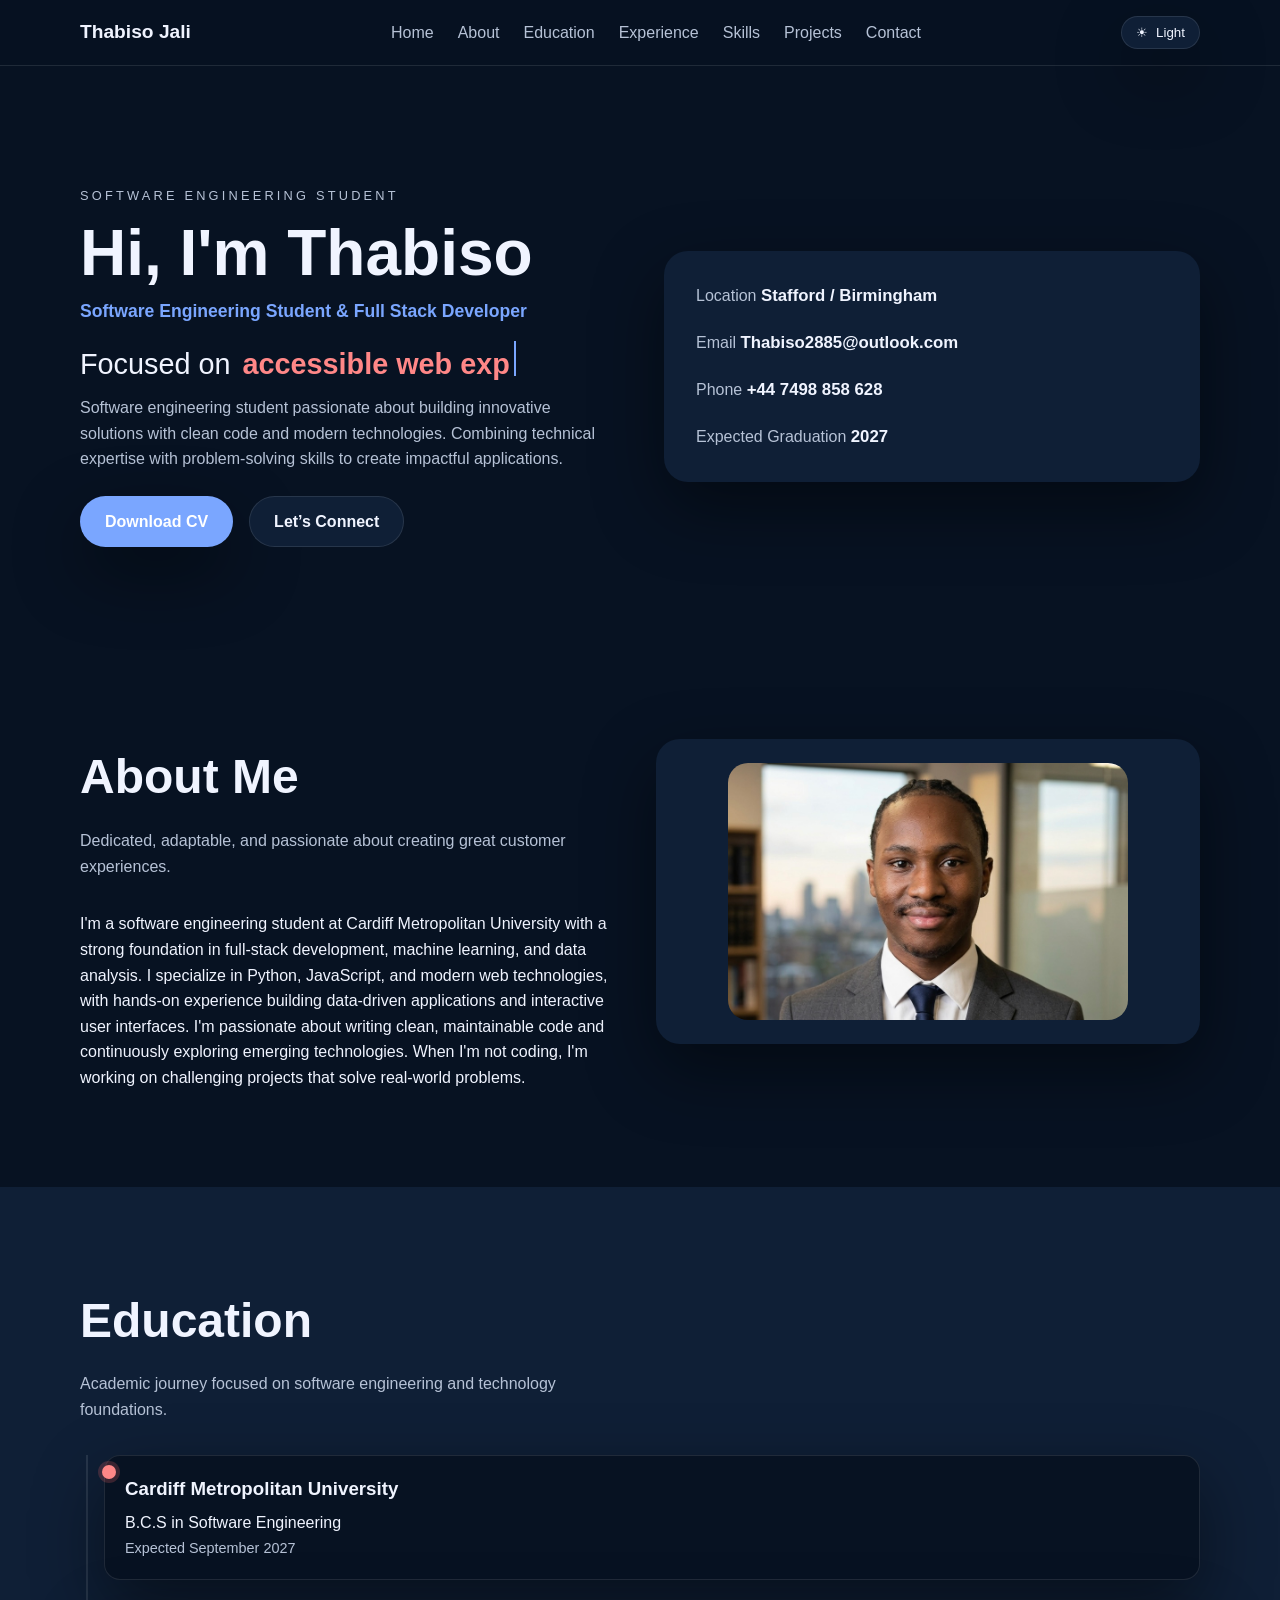
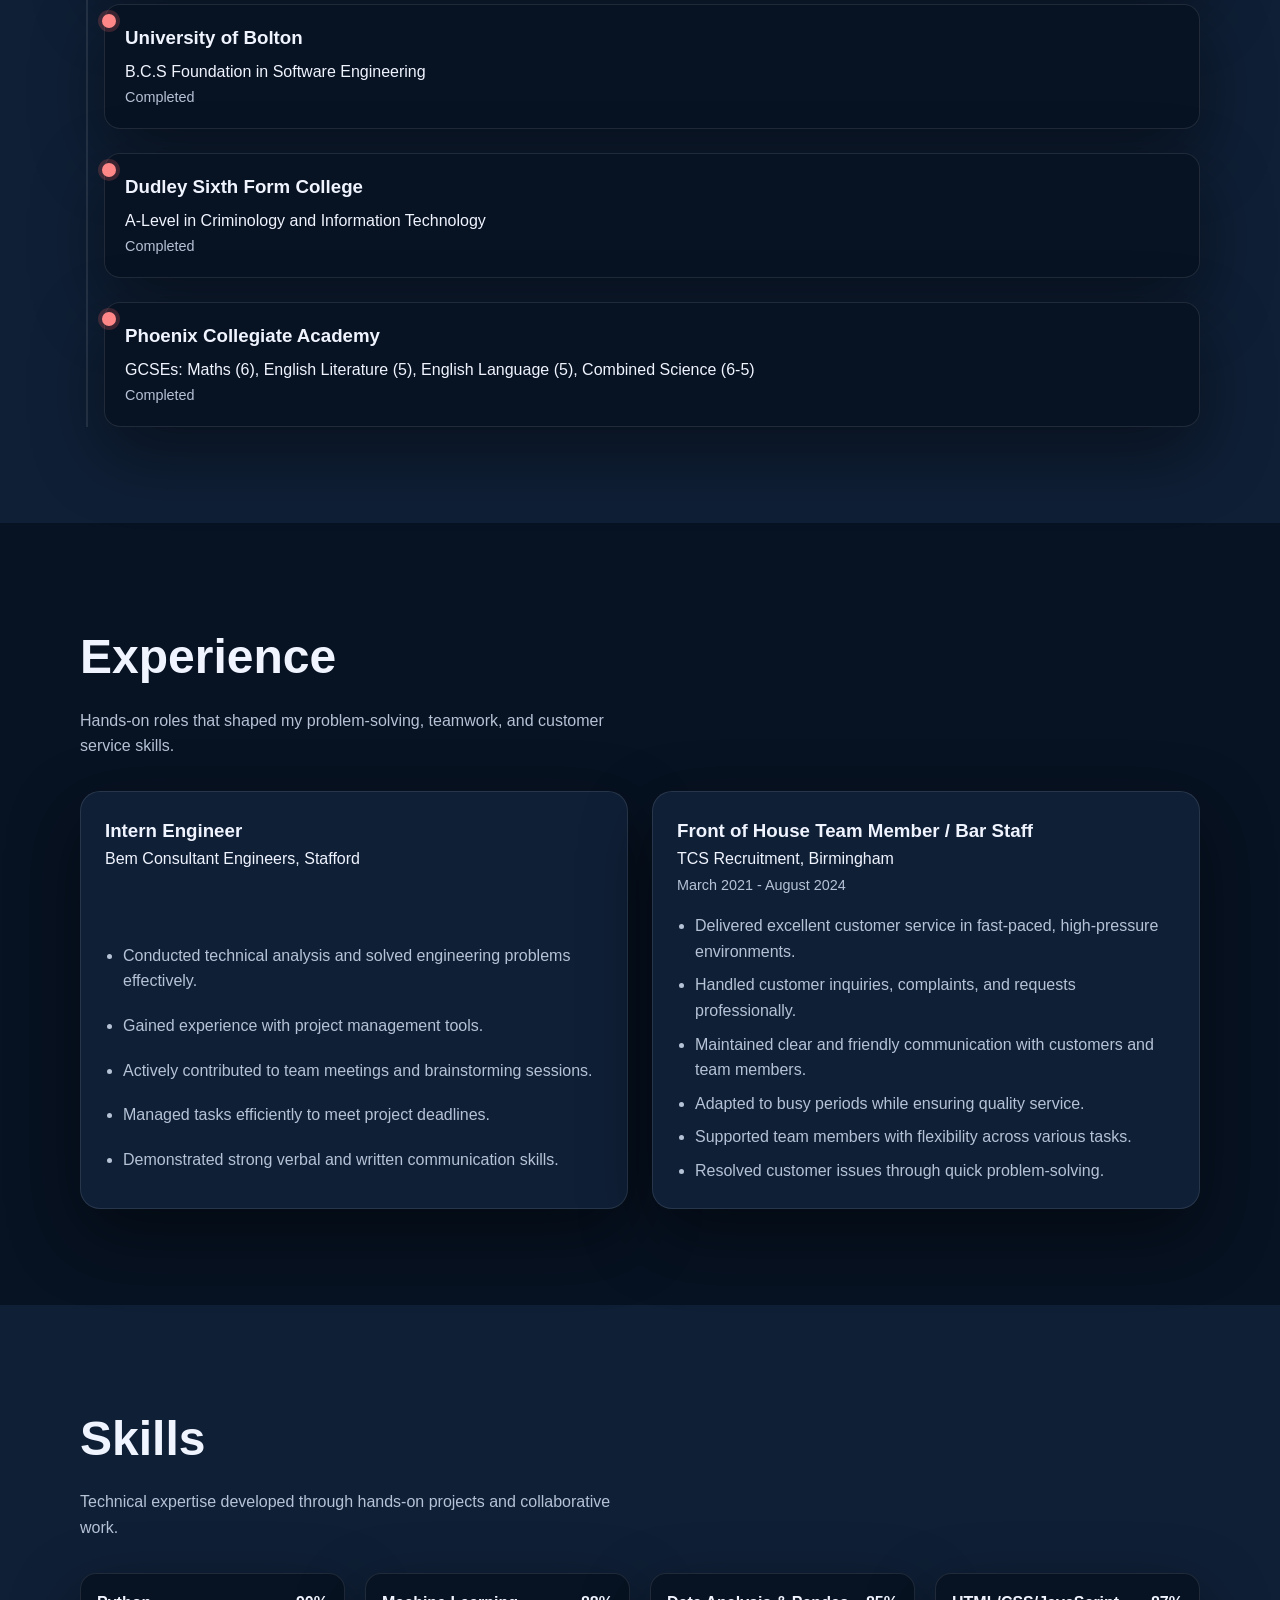
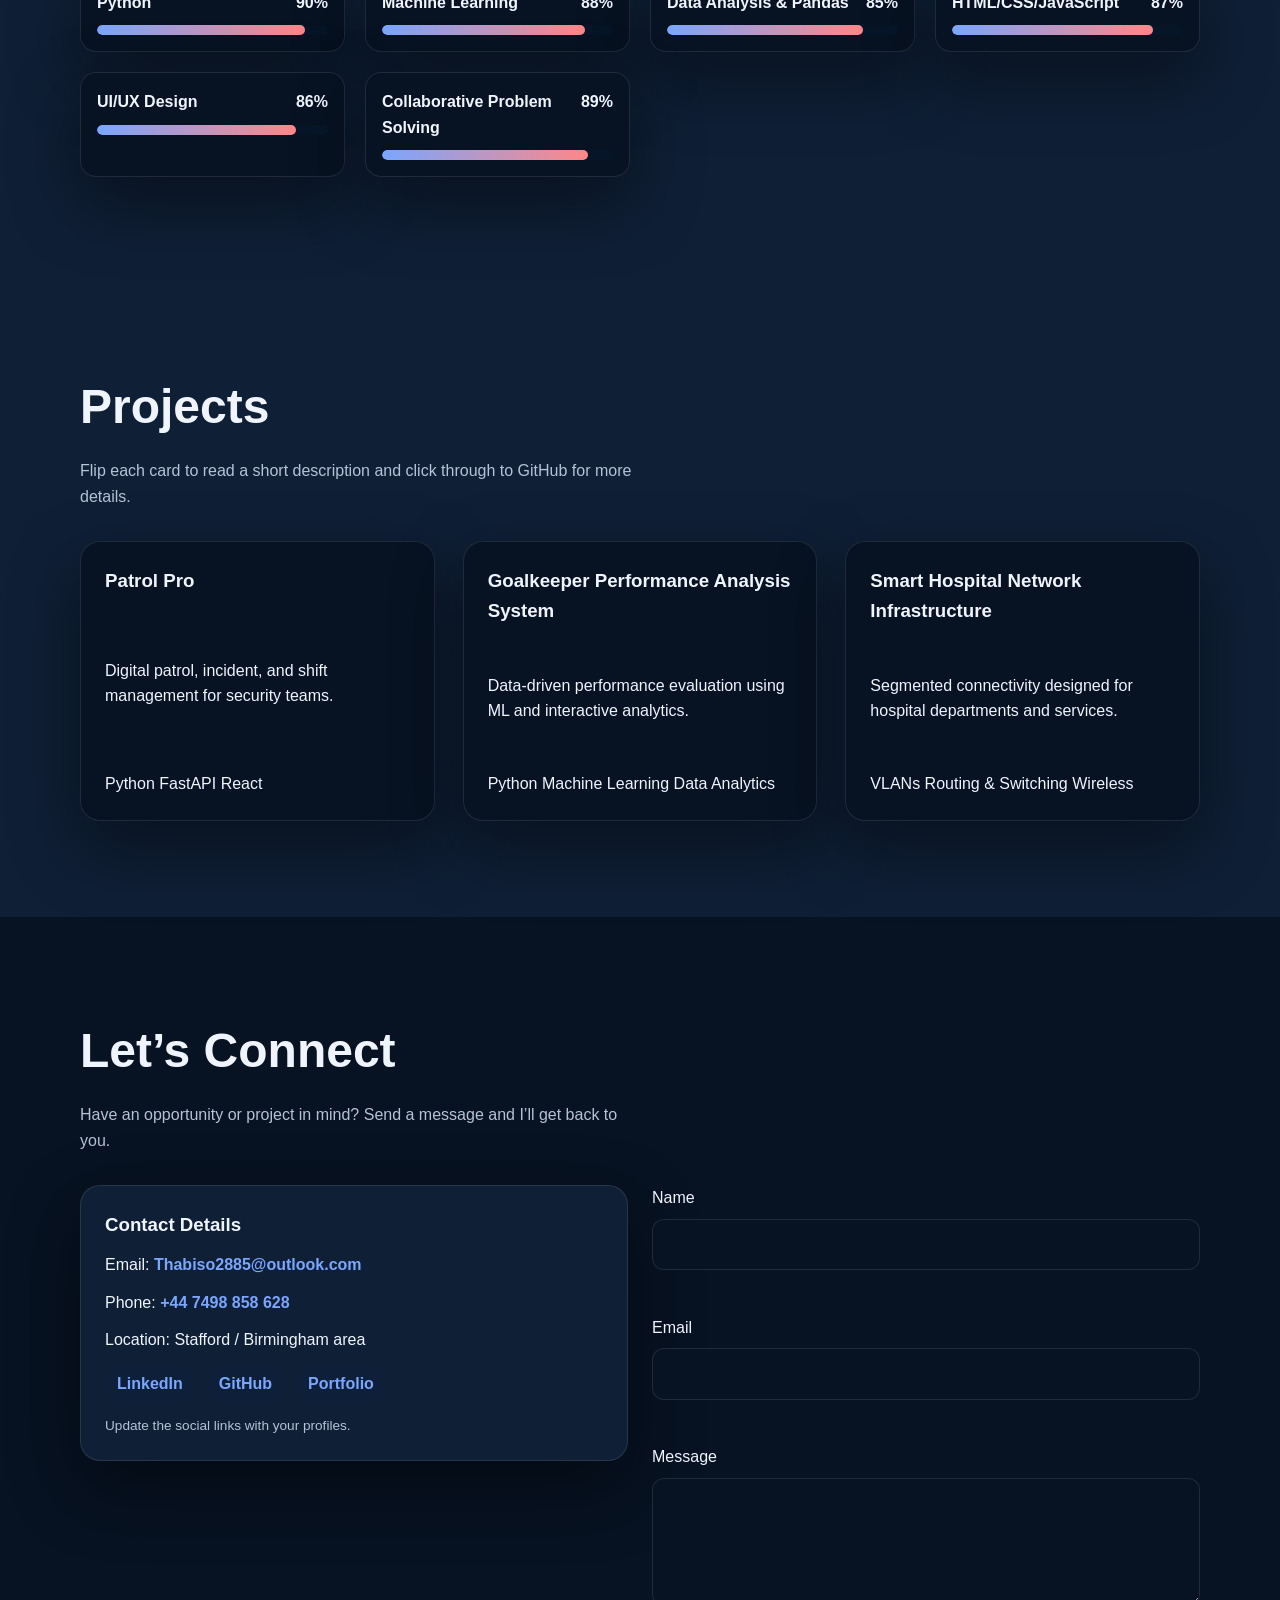
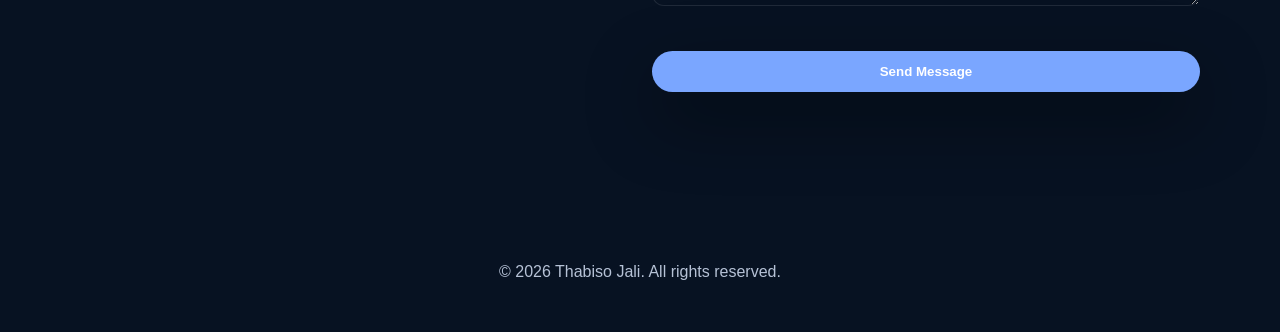
==== commit f9c7a514: "Update portfolio projects and contact form" ====
--- a/index.html
+++ b/index.html
@@ -234,19 +234,21 @@
             <article class="flip-card" tabindex="0">
               <div class="flip-card__inner">
                 <div class="flip-card__face flip-card__front">
-                  <h3>Project One</h3>
-                  <p>Short headline about the project.</p>
+                  <h3>Patrol Pro</h3>
+                  <p>Digital patrol, incident, and shift management for security teams.</p>
                   <div class="project-tags">
-                    <span>HTML</span>
-                    <span>CSS</span>
-                    <span>JavaScript</span>
+                    <span>Python</span>
+                    <span>FastAPI</span>
+                    <span>React</span>
                   </div>
                 </div>
                 <div class="flip-card__face flip-card__back">
-                  <h3>Project One</h3>
-                  <p>Description: Briefly explain what the project does, the problem it solves, and your role.</p>
-                  <a class="project-link" href="https://github.com/your-username" target="_blank" rel="noreferrer">
-                    Click to see more
+                  <h3>Patrol Pro</h3>
+                  <p>
+                    A web-based security patrol management MVP for tracking staffing, patrols, incidents, checkpoints, and shift activity. Built with a FastAPI backend and React frontend for controlled demos and pilot evaluation.
+                  </p>
+                  <a class="project-link" href="https://github.com/Thabiso-Jali/Patrol-Pro" target="_blank" rel="noreferrer">
+                    View on GitHub
                   </a>
                 </div>
               </div>
@@ -268,8 +270,8 @@
                   <p>
                     UCLL collaboration leveraging ML for goalkeeper performance analysis. Developed data preprocessing pipelines, Random Forest prediction models, and interactive analytics interface. Tech: Python, Pandas, Scikit-learn, HTML/CSS/JavaScript.
                   </p>
-                  <a class="project-link" href="https://github.com/Thabiso-Jali/goalkeeper-performance-analysis.git" target="_blank" rel="noreferrer">
-                    Click to see more
+                  <a class="project-link" href="https://github.com/Thabiso-Jali/goalkeeper-performance-analysis" target="_blank" rel="noreferrer">
+                    View on GitHub
                   </a>
                 </div>
               </div>
@@ -278,20 +280,17 @@
             <article class="flip-card" tabindex="0">
               <div class="flip-card__inner">
                 <div class="flip-card__face flip-card__front">
-                  <h3>Project Three</h3>
-                  <p>Short headline about the project.</p>
+                  <h3>Smart Hospital Network Infrastructure</h3>
+                  <p>Segmented connectivity designed for hospital departments and services.</p>
                   <div class="project-tags">
-                    <span>Node</span>
-                    <span>MongoDB</span>
-                    <span>Auth</span>
+                    <span>VLANs</span>
+                    <span>Routing &amp; Switching</span>
+                    <span>Wireless</span>
                   </div>
                 </div>
                 <div class="flip-card__face flip-card__back">
-                  <h3>Project Three</h3>
-                  <p>Description: Explain the technical challenge, solution, and outcome in a couple of lines.</p>
-                  <a class="project-link" href="https://github.com/your-username" target="_blank" rel="noreferrer">
-                    Click to see more
-                  </a>
+                  <h3>Smart Hospital Network Infrastructure</h3>
+                  <p>Designed a segmented hospital network with departmental VLANs, routing, switching and wireless infrastructure.</p>
                 </div>
               </div>
             </article>
@@ -318,7 +317,8 @@
               </div>
               <p class="note">Update the social links with your profiles.</p>
             </div>
-            <form id="contactForm" class="contact-form" novalidate>
+            <form id="contactForm" class="contact-form" action="https://formsubmit.co/thabiso2885@outlook.com" method="POST" novalidate>
+              <input type="hidden" name="_subject" value="New portfolio contact message" />
               <div class="form-row">
                 <label for="name">Name</label>
                 <input id="name" name="name" type="text" required />
